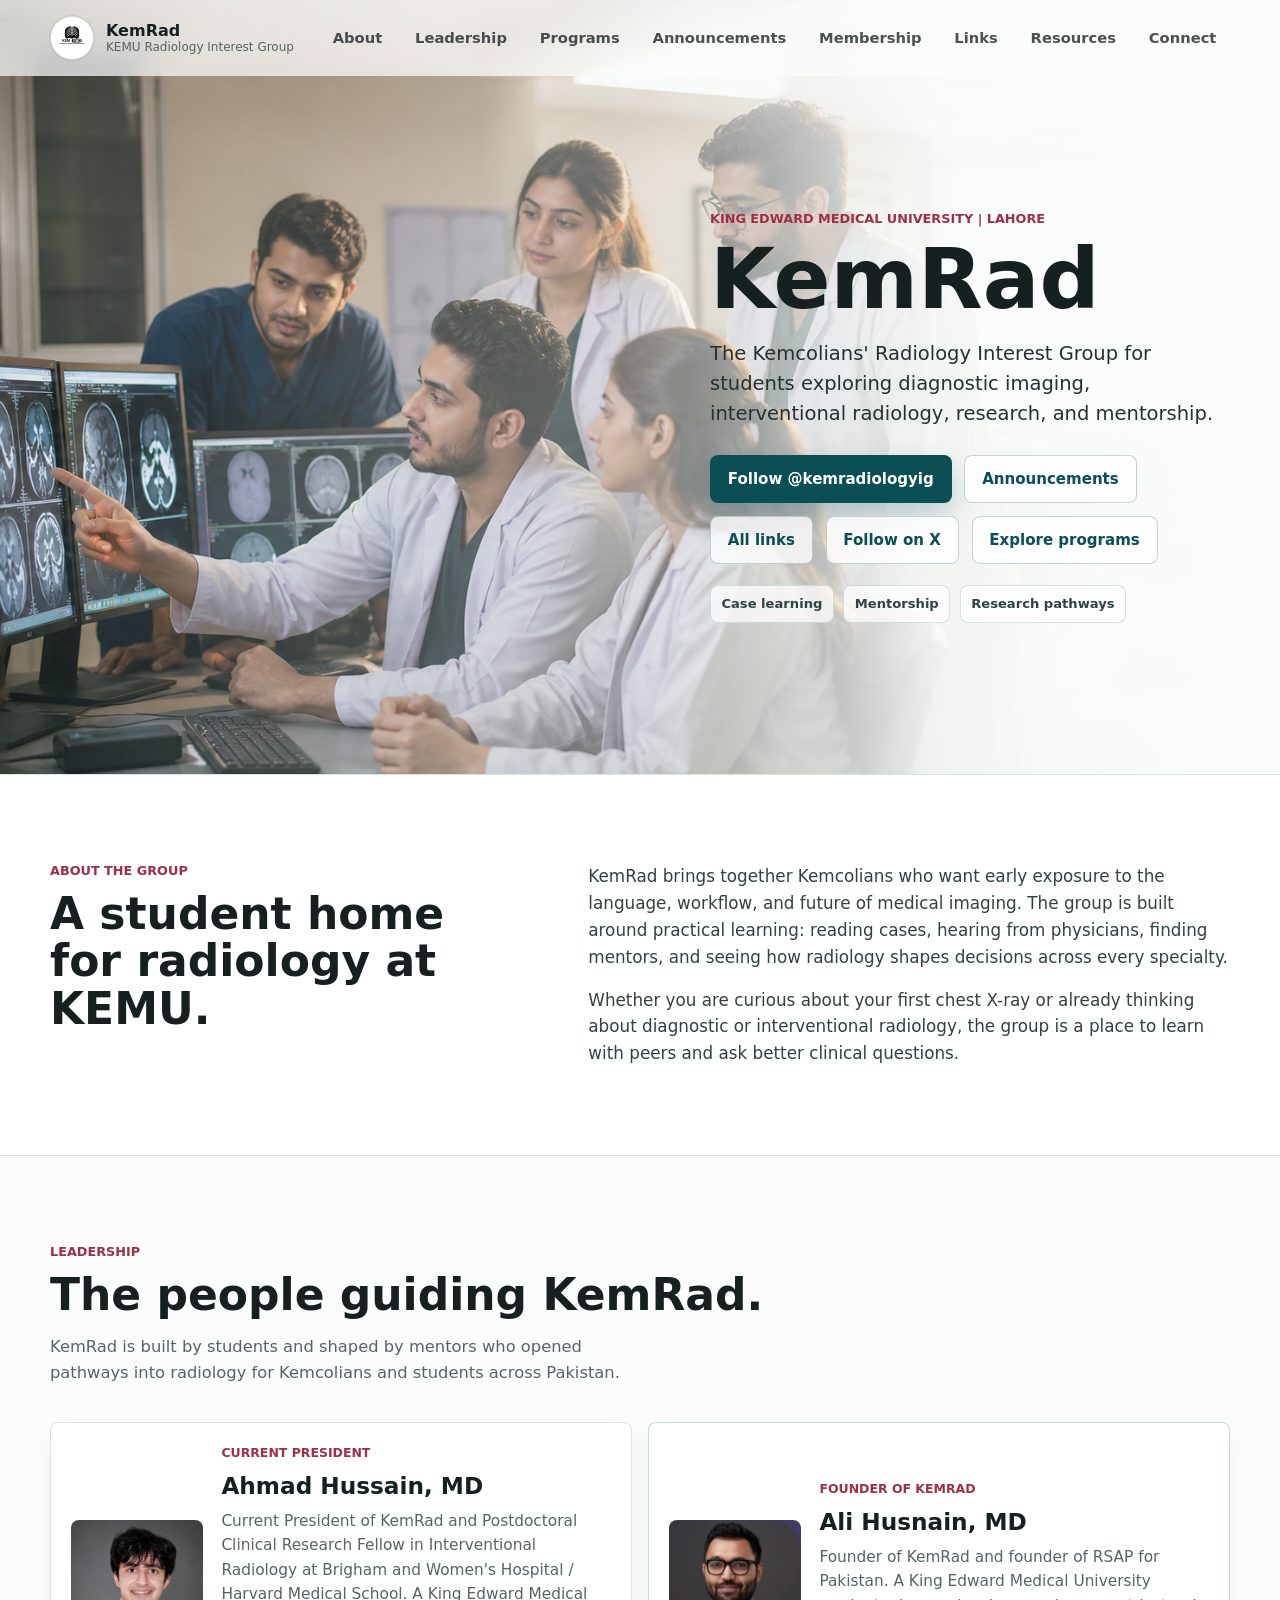
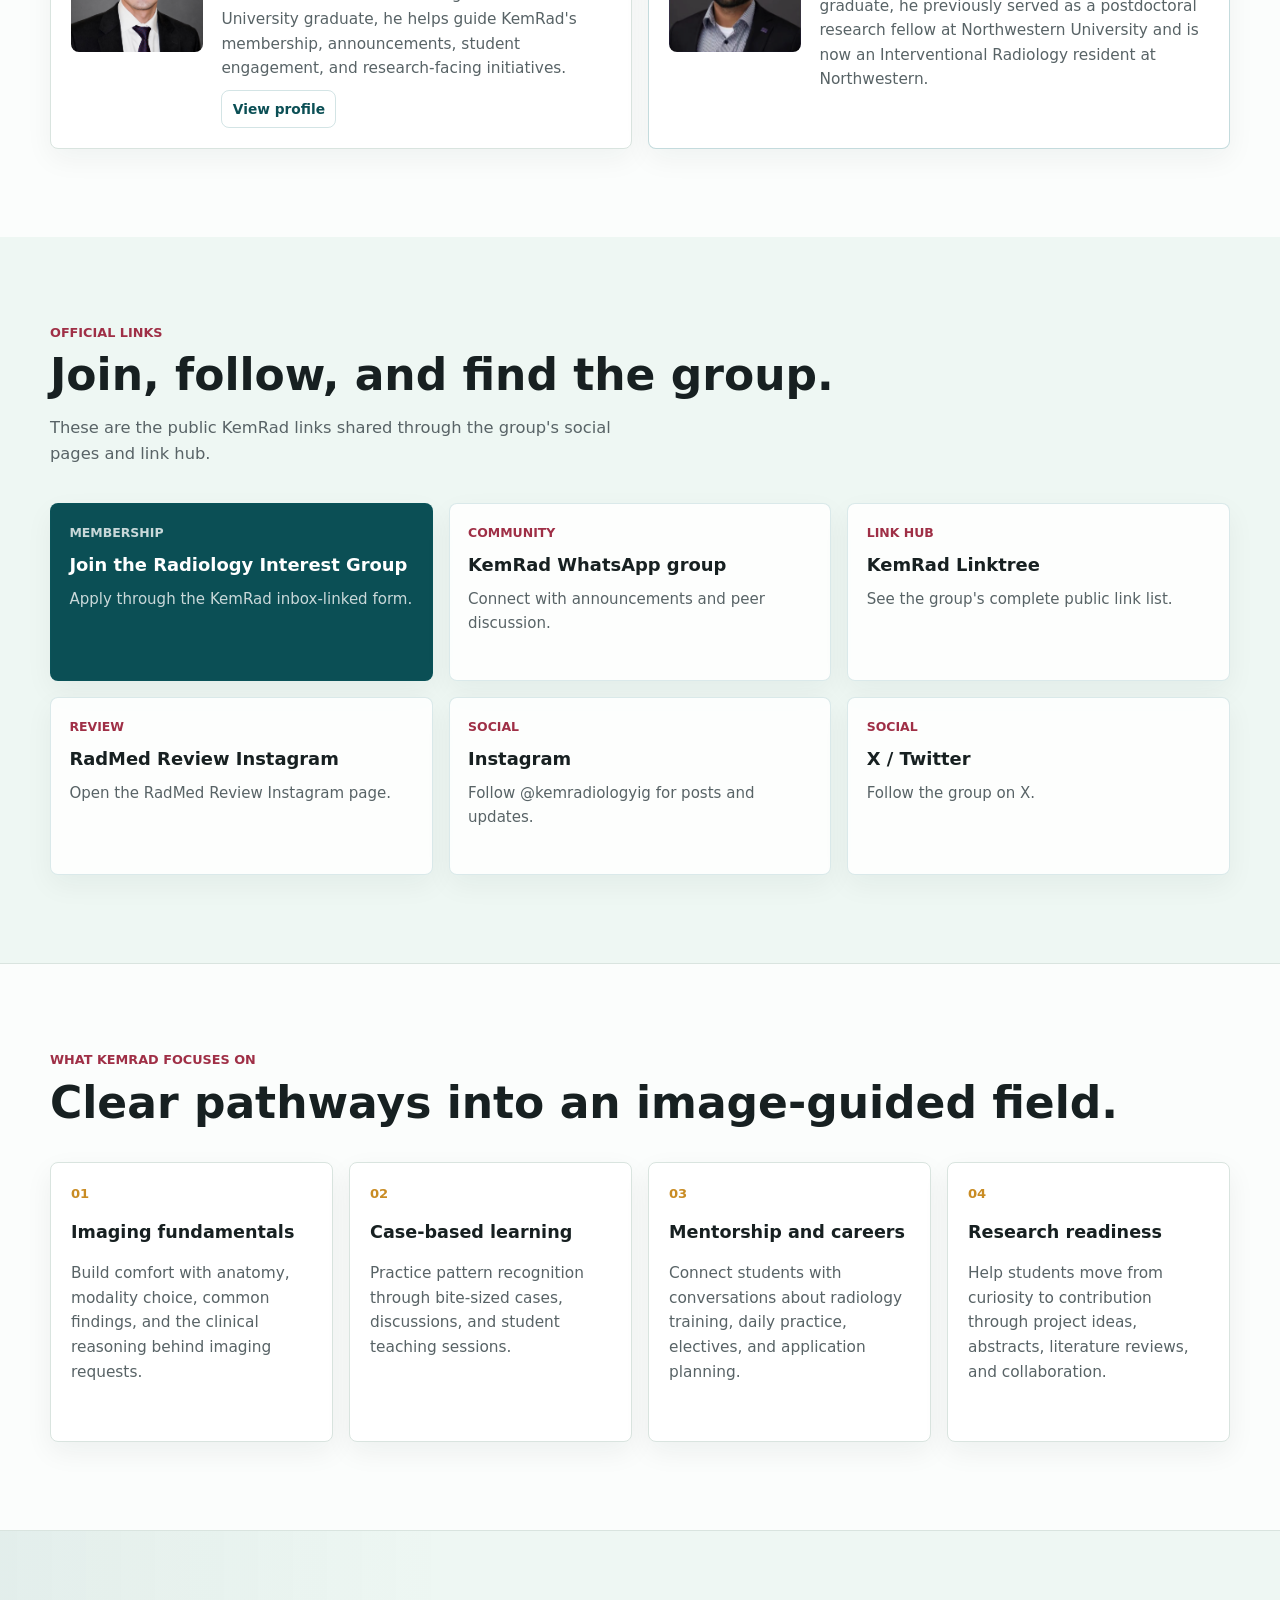
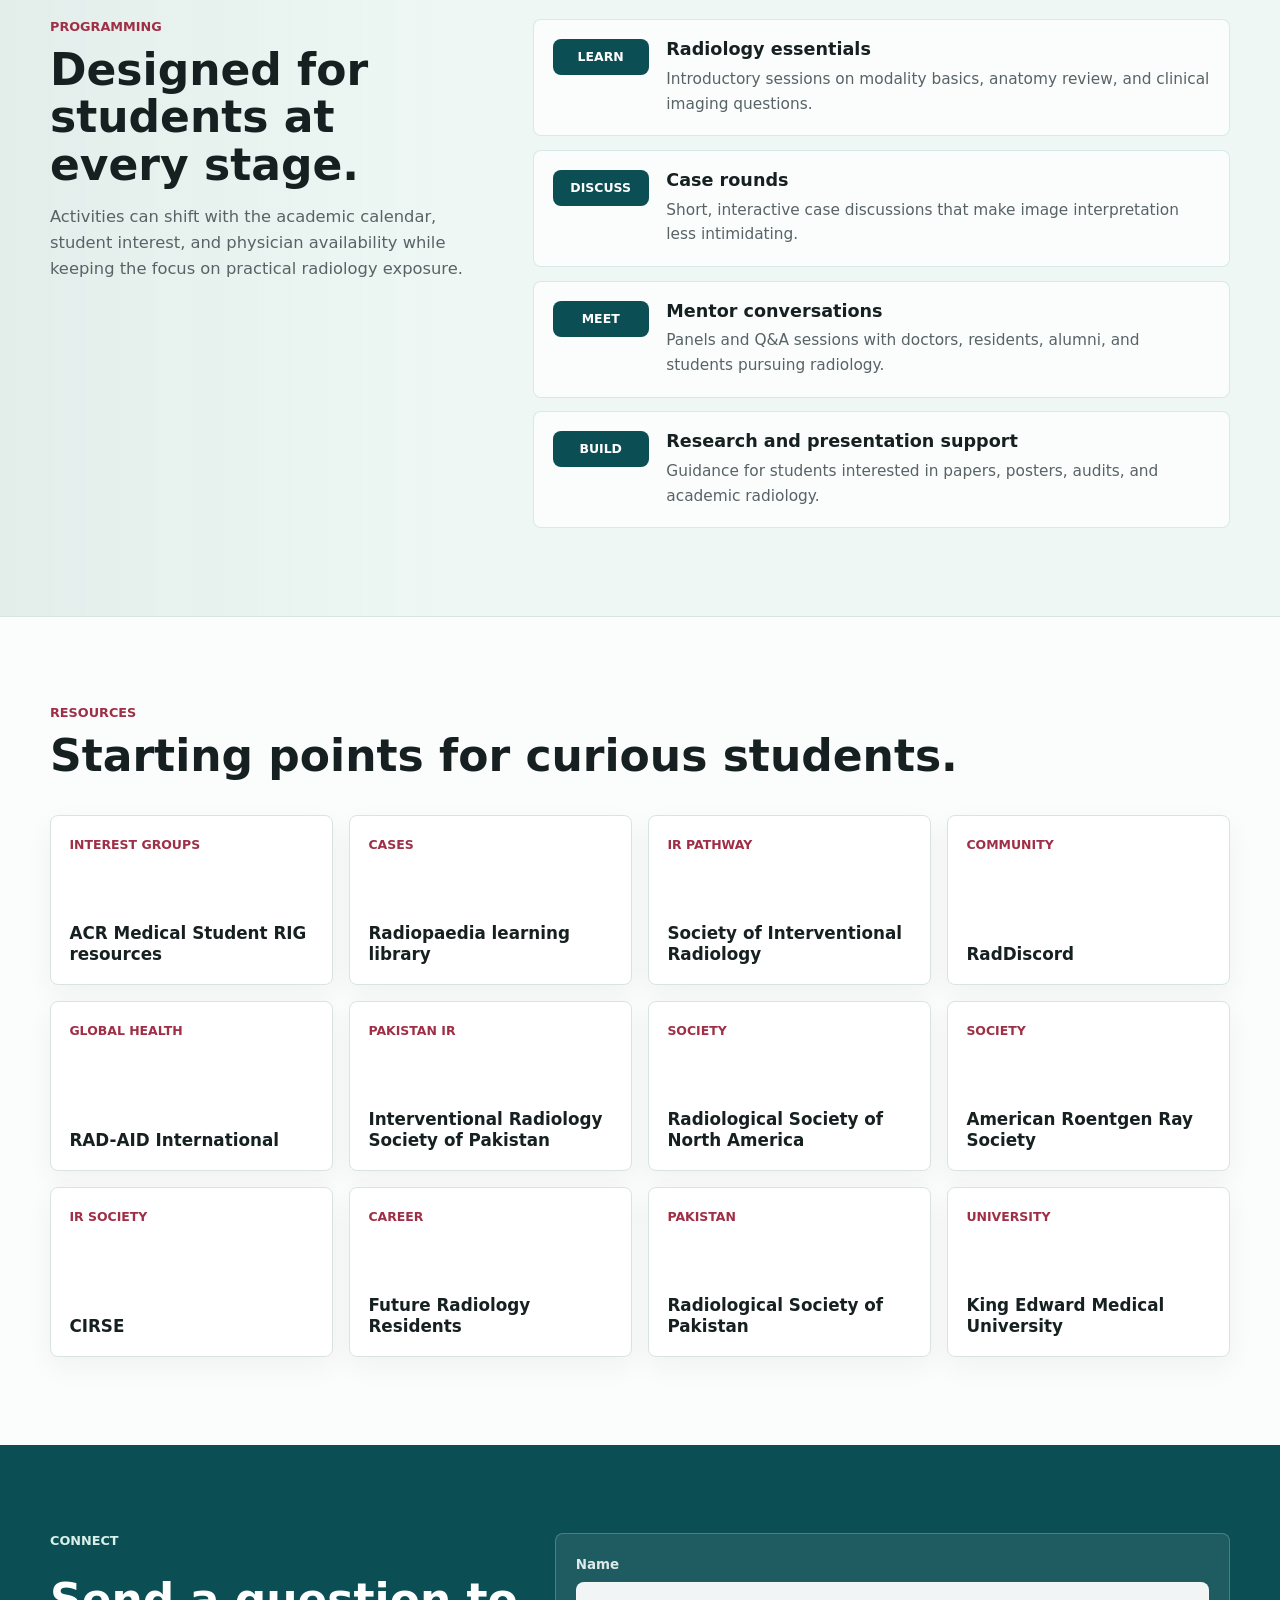
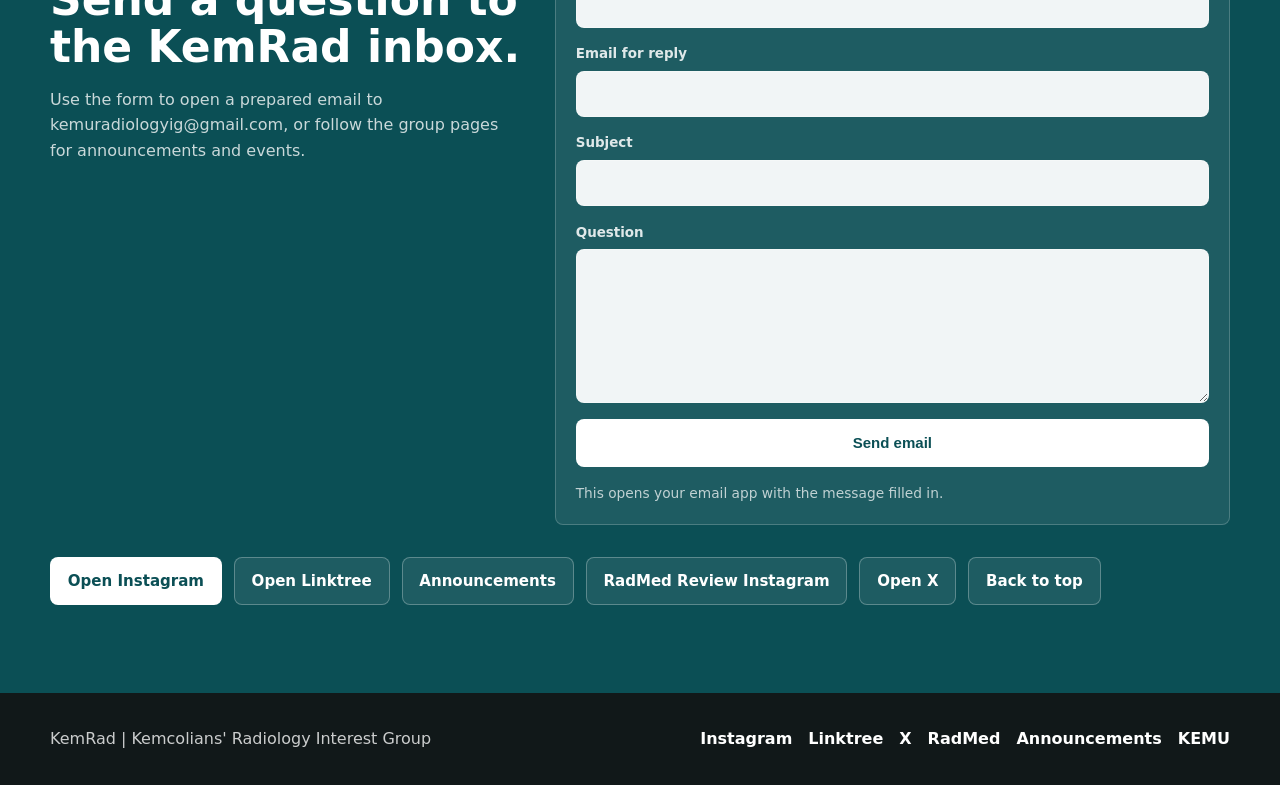
==== index.html @ b77eb10f "Add files via upload" ====
<!doctype html>
<html lang="en">
  <head>
    <meta charset="utf-8" />
    <meta name="viewport" content="width=device-width, initial-scale=1" />
    <title>KemRad | KEMU Radiology Interest Group</title>
    <meta
      name="description"
      content="KemRad is the Kemcolians' Radiology Interest Group at King Edward Medical University, Lahore, connecting students with radiology learning, mentorship, research, and career exposure."
    />
    <meta name="theme-color" content="#0b4f55" />
    <meta property="og:title" content="KemRad | KEMU Radiology Interest Group" />
    <meta
      property="og:description"
      content="A student-led radiology interest group for Kemcolians exploring diagnostic and interventional radiology."
    />
    <meta property="og:type" content="website" />
    <meta property="og:image" content="assets/hero-radiology-learning.png" />
    <link rel="icon" href="assets/kemrad-logo.svg" type="image/svg+xml" />
    <link rel="stylesheet" href="styles.css?v=20260603" />
  </head>
  <body>
    <a class="skip-link" href="#main">Skip to content</a>

    <header class="site-header" data-header>
      <nav class="nav" aria-label="Primary navigation">
        <a class="brand" href="#top" aria-label="KemRad home">
          <img class="brand-mark" src="assets/kemrad-logo.svg" alt="" width="44" height="44" />
          <span class="brand-copy">
            <strong>KemRad</strong>
            <span>KEMU Radiology Interest Group</span>
          </span>
        </a>

        <button class="nav-toggle" type="button" aria-expanded="false" aria-controls="site-menu">
          <span class="nav-toggle-line"></span>
          <span class="nav-toggle-line"></span>
          <span class="nav-toggle-line"></span>
          <span class="sr-only">Open navigation</span>
        </button>

        <div class="nav-menu" id="site-menu" data-menu>
          <a href="#about">About</a>
          <a href="#leadership">Leadership</a>
          <a href="#programs">Programs</a>
          <a href="announcements.html">Announcements</a>
          <a href="membership.html">Membership</a>
          <a href="#links">Links</a>
          <a href="#resources">Resources</a>
          <a href="#connect">Connect</a>
        </div>
      </nav>
    </header>

    <main id="main">
      <section class="hero" id="top" aria-labelledby="hero-title">
        <div class="hero-media" aria-hidden="true">
          <img
            src="assets/hero-radiology-learning.png"
            alt=""
            width="1754"
            height="896"
            loading="eager"
          />
        </div>
        <div class="hero-overlay"></div>
        <div class="hero-inner">
          <p class="eyebrow">King Edward Medical University | Lahore</p>
          <h1 id="hero-title">KemRad</h1>
          <p class="hero-subtitle">
            The Kemcolians' Radiology Interest Group for students exploring diagnostic imaging,
            interventional radiology, research, and mentorship.
          </p>
          <div class="hero-actions" aria-label="Primary actions">
            <a class="button button-primary" href="https://www.instagram.com/kemradiologyig/" target="_blank" rel="noreferrer">
              Follow @kemradiologyig
            </a>
            <a class="button button-secondary" href="announcements.html">
              Announcements
            </a>
            <a class="button button-secondary" href="https://linktr.ee/kemradiologyig" target="_blank" rel="noreferrer">
              All links
            </a>
            <a class="button button-secondary" href="https://x.com/kemradiologyig" target="_blank" rel="noreferrer">
              Follow on X
            </a>
            <a class="button button-secondary" href="#programs">Explore programs</a>
          </div>
          <div class="hero-points" aria-label="Group focus areas">
            <span>Case learning</span>
            <span>Mentorship</span>
            <span>Research pathways</span>
          </div>
        </div>
      </section>

      <section class="intro-band" id="about" aria-labelledby="about-title">
        <div class="section-grid">
          <div>
            <p class="section-kicker">About the group</p>
            <h2 id="about-title">A student home for radiology at KEMU.</h2>
          </div>
          <div class="section-copy">
            <p>
              KemRad brings together Kemcolians who want early exposure to the language,
              workflow, and future of medical imaging. The group is built around practical
              learning: reading cases, hearing from physicians, finding mentors, and seeing
              how radiology shapes decisions across every specialty.
            </p>
            <p>
              Whether you are curious about your first chest X-ray or already thinking about
              diagnostic or interventional radiology, the group is a place to learn with peers
              and ask better clinical questions.
            </p>
          </div>
        </div>
      </section>

      <section class="leadership-section" id="leadership" aria-labelledby="leadership-title">
        <div class="section-heading">
          <p class="section-kicker">Leadership</p>
          <h2 id="leadership-title">The people guiding KemRad.</h2>
          <p>
            KemRad is built by students and shaped by mentors who opened pathways into radiology
            for Kemcolians and students across Pakistan.
          </p>
        </div>

        <div class="leadership-grid">
          <article class="leader-card current-president-card">
            <img
              class="leader-photo"
              src="assets/ahmad-hussain-president.jpg"
              alt="Ahmad Hussain, MD"
              width="1254"
              height="1254"
              loading="lazy"
            />
            <div class="leader-copy">
              <span class="leader-role">Current President</span>
              <h3>Ahmad Hussain, MD</h3>
              <p>
                Current President of KemRad and Postdoctoral Clinical Research Fellow in
                Interventional Radiology at Brigham and Women's Hospital / Harvard Medical
                School. A King Edward Medical University graduate, he helps guide KemRad's
                membership, announcements, student engagement, and research-facing initiatives.
              </p>
              <a class="leader-link" href="https://ahmadhussainir.github.io/" target="_blank" rel="noreferrer">
                View profile
              </a>
            </div>
          </article>

          <article class="leader-card founder-card">
            <img
              class="leader-photo"
              src="assets/ali-husnain-founder.png"
              alt="Ali Husnain, MD"
              width="292"
              height="292"
              loading="lazy"
            />
            <div class="leader-copy">
              <span class="leader-role">Founder of KemRad</span>
              <h3>Ali Husnain, MD</h3>
              <p>
                Founder of KemRad and founder of RSAP for Pakistan. A King Edward Medical
                University graduate, he previously served as a postdoctoral research fellow at
                Northwestern University and is now an Interventional Radiology resident at
                Northwestern.
              </p>
            </div>
          </article>
        </div>
      </section>

      <section class="links-section" id="links" aria-labelledby="links-title">
        <div class="section-heading">
          <p class="section-kicker">Official links</p>
          <h2 id="links-title">Join, follow, and find the group.</h2>
          <p>
            These are the public KemRad links shared through the group's social pages and link hub.
          </p>
        </div>

        <div class="link-grid">
          <a class="link-card primary-link" href="membership.html">
            <span>Membership</span>
            <strong>Join the Radiology Interest Group</strong>
            <p>Apply through the KemRad inbox-linked form.</p>
          </a>
          <a class="link-card" href="https://chat.whatsapp.com/GLEnJUMTYSm7W93cr5X9ew" target="_blank" rel="noreferrer">
            <span>Community</span>
            <strong>KemRad WhatsApp group</strong>
            <p>Connect with announcements and peer discussion.</p>
          </a>
          <a class="link-card" href="https://linktr.ee/kemradiologyig" target="_blank" rel="noreferrer">
            <span>Link hub</span>
            <strong>KemRad Linktree</strong>
            <p>See the group's complete public link list.</p>
          </a>
          <a class="link-card" href="https://www.instagram.com/radmed.review/" target="_blank" rel="noreferrer">
            <span>Review</span>
            <strong>RadMed Review Instagram</strong>
            <p>Open the RadMed Review Instagram page.</p>
          </a>
          <a class="link-card" href="https://www.instagram.com/kemradiologyig/" target="_blank" rel="noreferrer">
            <span>Social</span>
            <strong>Instagram</strong>
            <p>Follow @kemradiologyig for posts and updates.</p>
          </a>
          <a class="link-card" href="https://x.com/kemradiologyig" target="_blank" rel="noreferrer">
            <span>Social</span>
            <strong>X / Twitter</strong>
            <p>Follow the group on X.</p>
          </a>
        </div>
      </section>

      <section class="focus-section" aria-labelledby="focus-title">
        <div class="section-heading">
          <p class="section-kicker">What KemRad focuses on</p>
          <h2 id="focus-title">Clear pathways into an image-guided field.</h2>
        </div>

        <div class="focus-grid">
          <article class="focus-card">
            <span class="card-number">01</span>
            <h3>Imaging fundamentals</h3>
            <p>
              Build comfort with anatomy, modality choice, common findings, and the clinical
              reasoning behind imaging requests.
            </p>
          </article>
          <article class="focus-card">
            <span class="card-number">02</span>
            <h3>Case-based learning</h3>
            <p>
              Practice pattern recognition through bite-sized cases, discussions, and student
              teaching sessions.
            </p>
          </article>
          <article class="focus-card">
            <span class="card-number">03</span>
            <h3>Mentorship and careers</h3>
            <p>
              Connect students with conversations about radiology training, daily practice,
              electives, and application planning.
            </p>
          </article>
          <article class="focus-card">
            <span class="card-number">04</span>
            <h3>Research readiness</h3>
            <p>
              Help students move from curiosity to contribution through project ideas,
              abstracts, literature reviews, and collaboration.
            </p>
          </article>
        </div>
      </section>

      <section class="programs-section" id="programs" aria-labelledby="programs-title">
        <div class="programs-layout">
          <div class="section-heading sticky-heading">
            <p class="section-kicker">Programming</p>
            <h2 id="programs-title">Designed for students at every stage.</h2>
            <p>
              Activities can shift with the academic calendar, student interest, and physician
              availability while keeping the focus on practical radiology exposure.
            </p>
          </div>

          <div class="program-list">
            <article class="program-row">
              <div class="program-label">Learn</div>
              <div>
                <h3>Radiology essentials</h3>
                <p>Introductory sessions on modality basics, anatomy review, and clinical imaging questions.</p>
              </div>
            </article>
            <article class="program-row">
              <div class="program-label">Discuss</div>
              <div>
                <h3>Case rounds</h3>
                <p>Short, interactive case discussions that make image interpretation less intimidating.</p>
              </div>
            </article>
            <article class="program-row">
              <div class="program-label">Meet</div>
              <div>
                <h3>Mentor conversations</h3>
                <p>Panels and Q&amp;A sessions with doctors, residents, alumni, and students pursuing radiology.</p>
              </div>
            </article>
            <article class="program-row">
              <div class="program-label">Build</div>
              <div>
                <h3>Research and presentation support</h3>
                <p>Guidance for students interested in papers, posters, audits, and academic radiology.</p>
              </div>
            </article>
          </div>
        </div>
      </section>

      <section class="resources-section" id="resources" aria-labelledby="resources-title">
        <div class="section-heading">
          <p class="section-kicker">Resources</p>
          <h2 id="resources-title">Starting points for curious students.</h2>
        </div>

        <div class="resource-grid">
          <a class="resource-card" href="https://www.acr.org/Membership/Member-Sections/medical-students/for-students/radiology-interest-groups" target="_blank" rel="noreferrer">
            <span>Interest groups</span>
            <strong>ACR Medical Student RIG resources</strong>
          </a>
          <a class="resource-card" href="https://radiopaedia.org/" target="_blank" rel="noreferrer">
            <span>Cases</span>
            <strong>Radiopaedia learning library</strong>
          </a>
          <a class="resource-card" href="https://www.sirweb.org/in-training/ir-interest-groups/" target="_blank" rel="noreferrer">
            <span>IR pathway</span>
            <strong>Society of Interventional Radiology</strong>
          </a>
          <a class="resource-card" href="https://www.raddiscord.org/" target="_blank" rel="noreferrer">
            <span>Community</span>
            <strong>RadDiscord</strong>
          </a>
          <a class="resource-card" href="https://rad-aid.org/" target="_blank" rel="noreferrer">
            <span>Global health</span>
            <strong>RAD-AID International</strong>
          </a>
          <a class="resource-card" href="https://irsp.com.pk/" target="_blank" rel="noreferrer">
            <span>Pakistan IR</span>
            <strong>Interventional Radiology Society of Pakistan</strong>
          </a>
          <a class="resource-card" href="https://www.rsna.org/" target="_blank" rel="noreferrer">
            <span>Society</span>
            <strong>Radiological Society of North America</strong>
          </a>
          <a class="resource-card" href="https://www.arrs.org/" target="_blank" rel="noreferrer">
            <span>Society</span>
            <strong>American Roentgen Ray Society</strong>
          </a>
          <a class="resource-card" href="https://cirse.org/" target="_blank" rel="noreferrer">
            <span>IR society</span>
            <strong>CIRSE</strong>
          </a>
          <a class="resource-card" href="https://twitter.com/futureradres" target="_blank" rel="noreferrer">
            <span>Career</span>
            <strong>Future Radiology Residents</strong>
          </a>
          <a class="resource-card" href="https://www.radiologypakistan.org.pk/" target="_blank" rel="noreferrer">
            <span>Pakistan</span>
            <strong>Radiological Society of Pakistan</strong>
          </a>
          <a class="resource-card" href="https://kemu.edu.pk/" target="_blank" rel="noreferrer">
            <span>University</span>
            <strong>King Edward Medical University</strong>
          </a>
        </div>
      </section>

      <section class="connect-section" id="connect" aria-labelledby="connect-title">
        <div class="connect-inner contact-layout">
          <div class="connect-copy">
            <p class="section-kicker">Connect</p>
            <h2 id="connect-title">Send a question to the KemRad inbox.</h2>
            <p>
              Use the form to open a prepared email to kemuradiologyig@gmail.com, or follow the
              group pages for announcements and events.
            </p>
          </div>
          <form class="contact-form" action="mailto:kemuradiologyig@gmail.com" method="post" enctype="text/plain" data-contact-form>
            <div class="form-field">
              <label for="contact-name">Name</label>
              <input id="contact-name" name="name" type="text" autocomplete="name" required />
            </div>
            <div class="form-field">
              <label for="contact-email">Email for reply</label>
              <input id="contact-email" name="email" type="email" autocomplete="email" required />
            </div>
            <div class="form-field">
              <label for="contact-subject">Subject</label>
              <input id="contact-subject" name="subject" type="text" required />
            </div>
            <div class="form-field">
              <label for="contact-question">Question</label>
              <textarea id="contact-question" name="question" rows="5" required></textarea>
            </div>
            <button class="button button-primary" type="submit">Send email</button>
            <p class="form-note">
              This opens your email app with the message filled in.
            </p>
          </form>
          <div class="connect-actions social-actions">
            <a class="button button-primary" href="https://www.instagram.com/kemradiologyig/" target="_blank" rel="noreferrer">
              Open Instagram
            </a>
            <a class="button button-secondary" href="https://linktr.ee/kemradiologyig" target="_blank" rel="noreferrer">
              Open Linktree
            </a>
            <a class="button button-secondary" href="announcements.html">
              Announcements
            </a>
            <a class="button button-secondary" href="https://www.instagram.com/radmed.review/" target="_blank" rel="noreferrer">
              RadMed Review Instagram
            </a>
            <a class="button button-secondary" href="https://x.com/kemradiologyig" target="_blank" rel="noreferrer">
              Open X
            </a>
            <a class="button button-secondary" href="#top">Back to top</a>
          </div>
        </div>
      </section>
    </main>

    <footer class="site-footer">
      <div class="footer-inner">
        <p>KemRad | Kemcolians' Radiology Interest Group</p>
        <div class="footer-links" aria-label="Footer links">
          <a href="https://www.instagram.com/kemradiologyig/" target="_blank" rel="noreferrer">Instagram</a>
          <a href="https://linktr.ee/kemradiologyig" target="_blank" rel="noreferrer">Linktree</a>
          <a href="https://x.com/kemradiologyig" target="_blank" rel="noreferrer">X</a>
          <a href="https://www.instagram.com/radmed.review/" target="_blank" rel="noreferrer">RadMed</a>
          <a href="announcements.html">Announcements</a>
          <a href="https://kemu.edu.pk/" target="_blank" rel="noreferrer">KEMU</a>
        </div>
      </div>
    </footer>

    <script src="script.js?v=20260603"></script>
  </body>
</html>
---- styles.css ----
:root {
  color-scheme: light;
  --ink: #172021;
  --muted: #586366;
  --paper: #fbfdfc;
  --soft: #eef7f3;
  --line: #d9e4df;
  --teal: #0b6b72;
  --teal-dark: #0b4f55;
  --mint: #d9f0e8;
  --crimson: #9f2f46;
  --gold: #c98c24;
  --white: #ffffff;
  --shadow: 0 22px 70px rgba(16, 35, 35, 0.16);
  --max-width: 1180px;
  --header-height: 76px;
}

*,
*::before,
*::after {
  box-sizing: border-box;
}

html {
  scroll-behavior: smooth;
}

body {
  margin: 0;
  background: var(--paper);
  color: var(--ink);
  font-family:
    Inter,
    ui-sans-serif,
    system-ui,
    -apple-system,
    BlinkMacSystemFont,
    "Segoe UI",
    sans-serif;
  line-height: 1.6;
  text-rendering: optimizeLegibility;
}

img {
  display: block;
  max-width: 100%;
}

section[id] {
  scroll-margin-top: calc(var(--header-height) + 20px);
}

a {
  color: inherit;
  text-decoration: none;
}

p,
h1,
h2,
h3 {
  margin: 0;
}

.skip-link {
  position: fixed;
  top: 1rem;
  left: 1rem;
  z-index: 20;
  padding: 0.75rem 1rem;
  border-radius: 8px;
  background: var(--ink);
  color: var(--white);
  transform: translateY(-140%);
  transition: transform 160ms ease;
}

.skip-link:focus {
  transform: translateY(0);
}

.sr-only {
  position: absolute;
  width: 1px;
  height: 1px;
  padding: 0;
  margin: -1px;
  overflow: hidden;
  clip: rect(0, 0, 0, 0);
  white-space: nowrap;
  border: 0;
}

.site-header {
  position: fixed;
  inset: 0 0 auto;
  z-index: 10;
  height: var(--header-height);
  background: rgba(251, 253, 252, 0.72);
  backdrop-filter: blur(12px);
  transition:
    background-color 180ms ease,
    box-shadow 180ms ease,
    border-color 180ms ease;
}

.site-header.is-scrolled,
.site-header.is-open {
  background: rgba(251, 253, 252, 0.94);
  border-bottom: 1px solid rgba(217, 228, 223, 0.9);
  box-shadow: 0 14px 36px rgba(16, 35, 35, 0.08);
  backdrop-filter: blur(16px);
}

.nav {
  width: min(var(--max-width), calc(100% - 2rem));
  height: 100%;
  margin: 0 auto;
  display: flex;
  align-items: center;
  justify-content: space-between;
  gap: 1.25rem;
}

.brand {
  display: inline-flex;
  align-items: center;
  gap: 0.75rem;
  min-width: 0;
}

.brand-mark {
  width: 44px;
  height: 44px;
  flex: 0 0 auto;
  border-radius: 50%;
  box-shadow: 0 0 0 1px rgba(17, 24, 25, 0.08);
  object-fit: cover;
}

.brand-copy {
  display: grid;
  min-width: 0;
}

.brand-copy strong {
  font-size: 1rem;
  line-height: 1.15;
}

.brand-copy span {
  color: var(--muted);
  font-size: 0.75rem;
  line-height: 1.2;
  white-space: nowrap;
}

.nav-menu {
  display: flex;
  align-items: center;
  gap: 0.35rem;
}

.nav-menu a {
  padding: 0.65rem 0.85rem;
  border-radius: 8px;
  color: rgba(23, 32, 33, 0.78);
  font-size: 0.92rem;
  font-weight: 700;
  transition:
    background-color 160ms ease,
    color 160ms ease;
}

.nav-menu a:hover,
.nav-menu a:focus-visible,
.nav-menu a[aria-current="page"] {
  background: rgba(11, 107, 114, 0.1);
  color: var(--teal-dark);
  outline: none;
}

.nav-toggle {
  display: none;
  width: 44px;
  height: 44px;
  padding: 0;
  border: 1px solid var(--line);
  border-radius: 8px;
  background: var(--white);
  color: var(--ink);
  cursor: pointer;
}

.nav-toggle-line {
  display: block;
  width: 18px;
  height: 2px;
  margin: 4px auto;
  background: currentColor;
  border-radius: 2px;
}

.hero {
  position: relative;
  min-height: 86vh;
  display: grid;
  align-items: center;
  overflow: hidden;
  background: #f3f7f5;
}

.hero-media,
.hero-overlay {
  position: absolute;
  inset: 0;
}

.hero-media img {
  width: 100%;
  height: 100%;
  object-fit: cover;
  object-position: center left;
}

.hero-overlay {
  background:
    linear-gradient(90deg, rgba(251, 253, 252, 0.06) 0%, rgba(251, 253, 252, 0.38) 48%, rgba(251, 253, 252, 0.92) 73%, rgba(251, 253, 252, 0.98) 100%),
    linear-gradient(0deg, rgba(11, 79, 85, 0.12), rgba(11, 79, 85, 0.02));
}

.hero-inner {
  position: relative;
  z-index: 1;
  width: min(var(--max-width), calc(100% - 2rem));
  margin: 0 auto;
  padding: calc(var(--header-height) + 2rem) 0 3rem;
  display: grid;
  justify-items: start;
}

.hero-inner > * {
  width: min(520px, 100%);
  margin-left: auto;
}

.eyebrow,
.section-kicker {
  color: var(--crimson);
  font-size: 0.8rem;
  font-weight: 800;
  line-height: 1.2;
  text-transform: uppercase;
}

.hero h1 {
  margin-top: 0.8rem;
  font-size: 5.25rem;
  line-height: 0.94;
  font-weight: 850;
}

.hero-subtitle {
  margin-top: 1.25rem;
  color: #263132;
  font-size: 1.22rem;
  line-height: 1.55;
}

.hero-actions {
  margin-top: 1.6rem;
  display: flex;
  flex-wrap: wrap;
  gap: 0.8rem;
}

.button {
  min-height: 48px;
  display: inline-flex;
  align-items: center;
  justify-content: center;
  gap: 0.5rem;
  padding: 0.8rem 1.05rem;
  border: 1px solid transparent;
  border-radius: 8px;
  font-size: 0.94rem;
  font-weight: 800;
  line-height: 1.2;
  transition:
    transform 160ms ease,
    box-shadow 160ms ease,
    background-color 160ms ease;
}

.button:hover,
.button:focus-visible {
  transform: translateY(-1px);
  outline: none;
}

.button-primary {
  background: var(--teal-dark);
  color: var(--white);
  box-shadow: 0 12px 28px rgba(11, 79, 85, 0.24);
}

.button-primary:hover,
.button-primary:focus-visible {
  background: var(--teal);
}

.button-secondary {
  border-color: rgba(11, 79, 85, 0.24);
  background: rgba(255, 255, 255, 0.78);
  color: var(--teal-dark);
}

.hero-points {
  margin-top: 1.35rem;
  display: flex;
  flex-wrap: wrap;
  gap: 0.6rem;
}

.hero-points span {
  padding: 0.45rem 0.65rem;
  border: 1px solid rgba(11, 107, 114, 0.18);
  border-radius: 8px;
  background: rgba(255, 255, 255, 0.72);
  color: #314245;
  font-size: 0.82rem;
  font-weight: 750;
}

.intro-band,
.leadership-section,
.links-section,
.focus-section,
.programs-section,
.resources-section,
.connect-section,
.announcements-section,
.membership-section {
  padding: 5.5rem 0;
}

.intro-band {
  background: var(--white);
  border-top: 1px solid var(--line);
  border-bottom: 1px solid var(--line);
}

.section-grid,
.programs-layout,
.announcements-layout,
.membership-layout,
.connect-inner,
.footer-inner,
.section-heading,
.leadership-grid,
.link-grid,
.focus-grid,
.resource-grid {
  width: min(var(--max-width), calc(100% - 2rem));
  margin: 0 auto;
}

.section-grid {
  display: grid;
  grid-template-columns: minmax(0, 0.85fr) minmax(0, 1.15fr);
  gap: 4rem;
  align-items: start;
}

h2 {
  margin-top: 0.7rem;
  font-size: 2.75rem;
  line-height: 1.08;
  font-weight: 820;
}

.section-copy {
  display: grid;
  gap: 1rem;
  color: #344143;
  font-size: 1.05rem;
}

.leadership-section {
  background: var(--paper);
}

.leadership-grid {
  display: grid;
  grid-template-columns: repeat(2, minmax(0, 1fr));
  gap: 1rem;
}

.leader-card {
  display: grid;
  grid-template-columns: 132px minmax(0, 1fr);
  gap: 1.15rem;
  align-items: center;
  min-height: 250px;
  padding: 1.25rem;
  border: 1px solid var(--line);
  border-radius: 8px;
  background: var(--white);
  box-shadow: 0 10px 28px rgba(16, 35, 35, 0.05);
}

.founder-card {
  border-color: rgba(11, 107, 114, 0.24);
}

.leader-photo,
.leader-avatar {
  width: 132px;
  height: 132px;
  border-radius: 8px;
  object-fit: cover;
  background: var(--soft);
}

.leader-avatar {
  display: grid;
  place-items: center;
  border: 1px solid var(--line);
}

.leader-avatar img {
  width: 92px;
  height: 92px;
  border-radius: 50%;
}

.leader-copy {
  display: grid;
  gap: 0.55rem;
}

.leader-role {
  color: var(--crimson);
  font-size: 0.78rem;
  font-weight: 850;
  text-transform: uppercase;
}

.leader-copy h3 {
  font-size: 1.45rem;
  line-height: 1.2;
}

.leader-copy p {
  color: var(--muted);
  font-size: 0.96rem;
}

.leader-link {
  width: max-content;
  padding: 0.45rem 0.65rem;
  border: 1px solid rgba(11, 107, 114, 0.18);
  border-radius: 8px;
  color: var(--teal-dark);
  font-size: 0.86rem;
  font-weight: 800;
}

.leader-link:hover,
.leader-link:focus-visible {
  border-color: rgba(11, 107, 114, 0.4);
  outline: none;
}

.page-hero {
  padding: calc(var(--header-height) + 5rem) 0 5rem;
  background:
    linear-gradient(90deg, rgba(11, 79, 85, 0.08), transparent 45%),
    var(--soft);
  border-bottom: 1px solid var(--line);
}

.page-hero-inner {
  width: min(var(--max-width), calc(100% - 2rem));
  margin: 0 auto;
}

.page-hero h1 {
  width: min(760px, 100%);
  margin-top: 0.85rem;
  font-size: 4.5rem;
  line-height: 0.98;
}

.page-hero p:not(.eyebrow) {
  width: min(680px, 100%);
  margin-top: 1.2rem;
  color: #334244;
  font-size: 1.16rem;
}

.links-section {
  background: var(--soft);
  border-bottom: 1px solid var(--line);
}

.link-grid {
  display: grid;
  grid-template-columns: repeat(3, minmax(0, 1fr));
  gap: 1rem;
}

.link-card {
  min-height: 178px;
  display: grid;
  align-content: start;
  gap: 0.7rem;
  padding: 1.15rem;
  border: 1px solid rgba(11, 107, 114, 0.14);
  border-radius: 8px;
  background: rgba(255, 255, 255, 0.84);
  box-shadow: 0 10px 28px rgba(16, 35, 35, 0.05);
  transition:
    border-color 160ms ease,
    transform 160ms ease,
    box-shadow 160ms ease;
}

.link-card:hover,
.link-card:focus-visible {
  border-color: rgba(11, 107, 114, 0.36);
  transform: translateY(-2px);
  box-shadow: var(--shadow);
  outline: none;
}

.link-card span {
  color: var(--crimson);
  font-size: 0.78rem;
  font-weight: 850;
  text-transform: uppercase;
}

.link-card strong {
  font-size: 1.12rem;
  line-height: 1.25;
}

.link-card p {
  color: var(--muted);
  font-size: 0.94rem;
}

.link-card.primary-link {
  background: var(--teal-dark);
  color: var(--white);
}

.link-card.primary-link span,
.link-card.primary-link p {
  color: rgba(255, 255, 255, 0.78);
}

.focus-section {
  background: var(--paper);
}

.section-heading {
  margin-bottom: 2.25rem;
}

.section-heading > p:not(.section-kicker) {
  width: min(610px, 100%);
  margin-top: 1rem;
  color: var(--muted);
  font-size: 1.02rem;
}

.focus-grid {
  display: grid;
  grid-template-columns: repeat(4, minmax(0, 1fr));
  gap: 1rem;
}

.focus-card {
  min-height: 280px;
  display: grid;
  align-content: start;
  gap: 1.1rem;
  padding: 1.25rem;
  border: 1px solid var(--line);
  border-radius: 8px;
  background: var(--white);
  box-shadow: 0 10px 28px rgba(16, 35, 35, 0.06);
}

.card-number {
  color: var(--gold);
  font-size: 0.82rem;
  font-weight: 850;
}

.focus-card h3,
.program-row h3 {
  font-size: 1.1rem;
  line-height: 1.25;
}

.focus-card p,
.program-row p {
  color: var(--muted);
  font-size: 0.96rem;
}

.programs-section {
  background:
    linear-gradient(90deg, rgba(11, 79, 85, 0.05), transparent 35%),
    var(--soft);
  border-top: 1px solid var(--line);
  border-bottom: 1px solid var(--line);
}

.programs-layout {
  display: grid;
  grid-template-columns: minmax(260px, 0.75fr) minmax(0, 1.25fr);
  gap: 4rem;
  align-items: start;
}

.sticky-heading {
  position: sticky;
  top: calc(var(--header-height) + 2rem);
  width: auto;
  margin: 0;
}

.program-list {
  display: grid;
  gap: 0.85rem;
}

.program-row {
  display: grid;
  grid-template-columns: 96px 1fr;
  gap: 1.1rem;
  align-items: start;
  padding: 1.2rem;
  border: 1px solid rgba(11, 107, 114, 0.14);
  border-radius: 8px;
  background: rgba(255, 255, 255, 0.78);
}

.program-label {
  min-height: 36px;
  display: inline-flex;
  align-items: center;
  justify-content: center;
  border-radius: 8px;
  background: var(--teal-dark);
  color: var(--white);
  font-size: 0.78rem;
  font-weight: 850;
  text-transform: uppercase;
}

.program-row p {
  margin-top: 0.35rem;
}

.announcements-section {
  background: var(--paper);
}

.announcements-layout,
.membership-layout {
  display: grid;
  grid-template-columns: minmax(260px, 0.75fr) minmax(0, 1.25fr);
  gap: 4rem;
  align-items: start;
}

.announcement-list {
  display: grid;
  gap: 1rem;
}

.announcement-card {
  display: grid;
  gap: 0.95rem;
  padding: 1.25rem;
  border: 1px solid var(--line);
  border-radius: 8px;
  background: var(--white);
  box-shadow: 0 10px 28px rgba(16, 35, 35, 0.05);
}

.featured-announcement {
  border-color: rgba(11, 107, 114, 0.28);
  background:
    linear-gradient(90deg, rgba(11, 107, 114, 0.08), transparent 58%),
    var(--white);
}

.announcement-meta {
  display: flex;
  flex-wrap: wrap;
  gap: 0.55rem;
  align-items: center;
  color: var(--muted);
  font-size: 0.8rem;
  font-weight: 800;
  text-transform: uppercase;
}

.announcement-meta span {
  color: var(--crimson);
}

.announcement-card h3 {
  font-size: 1.35rem;
  line-height: 1.22;
}

.announcement-card p {
  color: var(--muted);
}

.announcement-card .button {
  width: max-content;
}

.inline-links {
  display: flex;
  flex-wrap: wrap;
  gap: 0.65rem;
}

.inline-links a {
  padding: 0.45rem 0.65rem;
  border: 1px solid rgba(11, 107, 114, 0.18);
  border-radius: 8px;
  color: var(--teal-dark);
  font-size: 0.86rem;
  font-weight: 800;
}

.membership-section {
  background: var(--paper);
}

.application-form {
  display: grid;
  gap: 1rem;
  padding: 1.25rem;
  border: 1px solid var(--line);
  border-radius: 8px;
  background: var(--white);
  box-shadow: 0 10px 28px rgba(16, 35, 35, 0.05);
}

.light-field label,
.choice-field legend {
  color: var(--ink);
  font-size: 0.9rem;
  font-weight: 850;
}

.light-field input,
.light-field textarea,
.light-field select,
.choice-field > input[type="text"] {
  width: 100%;
  border: 1px solid var(--line);
  border-radius: 8px;
  background: var(--paper);
  color: var(--ink);
  font: inherit;
}

.light-field input,
.light-field select,
.choice-field > input[type="text"] {
  min-height: 46px;
  padding: 0 0.85rem;
}

.light-field textarea {
  min-height: 132px;
  padding: 0.75rem 0.85rem;
  resize: vertical;
}

.light-field input:focus,
.light-field textarea:focus,
.light-field select:focus,
.choice-field > input[type="text"]:focus {
  border-color: rgba(11, 107, 114, 0.5);
  outline: 2px solid rgba(11, 107, 114, 0.14);
  outline-offset: 1px;
}

.choice-field {
  display: grid;
  gap: 0.7rem;
  margin: 0;
  padding: 1rem;
  border: 1px solid var(--line);
  border-radius: 8px;
  background: var(--paper);
}

.choice-field legend {
  padding: 0 0.3rem;
}

.choice-field label {
  display: flex;
  gap: 0.55rem;
  align-items: flex-start;
  color: #334244;
  font-size: 0.96rem;
}

.choice-field input[type="radio"],
.choice-field input[type="checkbox"] {
  width: 18px;
  height: 18px;
  margin-top: 0.15rem;
  accent-color: var(--teal-dark);
  flex: 0 0 auto;
}

.field-error {
  display: none;
  color: var(--crimson);
  font-size: 0.86rem;
  font-weight: 800;
}

.choice-field.is-invalid {
  border-color: rgba(159, 47, 70, 0.55);
  outline: 2px solid rgba(159, 47, 70, 0.1);
}

.choice-field.is-invalid .field-error {
  display: block;
}

.application-form .button {
  width: max-content;
}

.resources-section {
  background: var(--paper);
}

.resource-grid {
  display: grid;
  grid-template-columns: repeat(4, minmax(0, 1fr));
  gap: 1rem;
}

.resource-card {
  min-height: 170px;
  display: grid;
  align-content: space-between;
  gap: 1rem;
  padding: 1.15rem;
  border: 1px solid var(--line);
  border-radius: 8px;
  background: var(--white);
  box-shadow: 0 10px 28px rgba(16, 35, 35, 0.05);
  transition:
    border-color 160ms ease,
    transform 160ms ease,
    box-shadow 160ms ease;
}

.resource-card:hover,
.resource-card:focus-visible {
  border-color: rgba(11, 107, 114, 0.35);
  transform: translateY(-2px);
  box-shadow: var(--shadow);
  outline: none;
}

.resource-card span {
  color: var(--crimson);
  font-size: 0.78rem;
  font-weight: 850;
  text-transform: uppercase;
}

.resource-card strong {
  font-size: 1.05rem;
  line-height: 1.28;
}

.connect-section {
  background: var(--teal-dark);
  color: var(--white);
}

.connect-inner {
  display: grid;
  grid-template-columns: minmax(0, 1fr) auto;
  gap: 2rem;
  align-items: center;
}

.contact-layout {
  grid-template-columns: minmax(250px, 0.7fr) minmax(320px, 1fr);
  align-items: start;
}

.connect-copy {
  display: grid;
  gap: 1rem;
}

.connect-section .section-kicker {
  color: var(--mint);
}

.connect-section h2 {
  width: min(760px, 100%);
}

.connect-copy p:not(.section-kicker) {
  width: min(560px, 100%);
  color: rgba(255, 255, 255, 0.78);
}

.contact-form {
  display: grid;
  gap: 0.95rem;
  padding: 1.25rem;
  border: 1px solid rgba(255, 255, 255, 0.2);
  border-radius: 8px;
  background: rgba(255, 255, 255, 0.08);
}

.form-field {
  display: grid;
  gap: 0.4rem;
}

.form-field label {
  color: rgba(255, 255, 255, 0.86);
  font-size: 0.84rem;
  font-weight: 800;
}

.form-field input,
.form-field textarea {
  width: 100%;
  border: 1px solid rgba(255, 255, 255, 0.24);
  border-radius: 8px;
  background: rgba(255, 255, 255, 0.94);
  color: var(--ink);
  font: inherit;
}

.form-field input {
  min-height: 46px;
  padding: 0 0.85rem;
}

.form-field textarea {
  min-height: 136px;
  padding: 0.75rem 0.85rem;
  resize: vertical;
}

.form-field input:focus,
.form-field textarea:focus {
  border-color: var(--mint);
  outline: 2px solid rgba(217, 240, 232, 0.45);
  outline-offset: 1px;
}

.form-note {
  color: rgba(255, 255, 255, 0.72);
  font-size: 0.86rem;
}

.application-form .light-field label {
  color: var(--ink);
}

.application-form .light-field input,
.application-form .light-field textarea,
.application-form .light-field select {
  border-color: var(--line);
  background: var(--paper);
}

.connect-actions {
  display: flex;
  flex-wrap: wrap;
  justify-content: flex-end;
  gap: 0.75rem;
}

.social-actions {
  grid-column: 1 / -1;
  justify-content: flex-start;
}

.connect-section .button-primary {
  background: var(--white);
  color: var(--teal-dark);
  box-shadow: none;
}

.connect-section .button-secondary {
  border-color: rgba(255, 255, 255, 0.28);
  background: rgba(255, 255, 255, 0.08);
  color: var(--white);
}

.site-footer {
  background: #111819;
  color: rgba(255, 255, 255, 0.78);
}

.footer-inner {
  min-height: 92px;
  display: flex;
  align-items: center;
  justify-content: space-between;
  gap: 1rem;
}

.footer-links {
  display: flex;
  flex-wrap: wrap;
  gap: 1rem;
}

.footer-links a {
  color: var(--white);
  font-weight: 750;
}

@media (max-width: 1160px) {
  .brand-copy span {
    display: none;
  }

  .nav {
    gap: 0.75rem;
  }

  .nav-menu a {
    padding-inline: 0.55rem;
    font-size: 0.88rem;
  }
}

@media (max-width: 980px) {
  .hero {
    min-height: 88vh;
  }

  .hero-overlay {
    background:
      linear-gradient(90deg, rgba(251, 253, 252, 0.1) 0%, rgba(251, 253, 252, 0.58) 52%, rgba(251, 253, 252, 0.96) 100%),
      linear-gradient(0deg, rgba(11, 79, 85, 0.12), rgba(11, 79, 85, 0.02));
  }

  .hero h1 {
    font-size: 4rem;
  }

  .brand-copy span {
    display: none;
  }

  .nav-menu {
    gap: 0.1rem;
  }

  .nav-menu a {
    padding-inline: 0.58rem;
  }

  .section-grid,
  .programs-layout,
  .announcements-layout,
  .membership-layout,
  .contact-layout {
    grid-template-columns: 1fr;
    gap: 2rem;
  }

  .sticky-heading {
    position: static;
  }

  .link-grid,
  .leadership-grid,
  .focus-grid,
  .resource-grid {
    grid-template-columns: repeat(2, minmax(0, 1fr));
  }

  .connect-inner {
    grid-template-columns: 1fr;
  }

  .connect-actions {
    justify-content: flex-start;
  }
}

@media (max-width: 720px) {
  :root {
    --header-height: 68px;
  }

  .brand-copy span {
    display: none;
  }

  .nav-toggle {
    display: block;
  }

  .nav-menu {
    position: absolute;
    top: calc(var(--header-height) - 1px);
    right: 1rem;
    left: 1rem;
    display: none;
    padding: 0.5rem;
    border: 1px solid var(--line);
    border-radius: 8px;
    background: var(--white);
    box-shadow: var(--shadow);
  }

  .nav-menu.is-open {
    display: grid;
  }

  .nav-menu a {
    padding: 0.9rem;
  }

  .hero {
    min-height: 88vh;
    align-items: end;
  }

  .hero-media img {
    object-position: 28% center;
  }

  .hero-overlay {
    background:
      linear-gradient(0deg, rgba(251, 253, 252, 0.99) 0%, rgba(251, 253, 252, 0.92) 42%, rgba(251, 253, 252, 0.18) 76%),
      linear-gradient(90deg, rgba(11, 79, 85, 0.12), rgba(159, 47, 70, 0.08));
  }

  .hero-inner {
    padding: calc(var(--header-height) + 15rem) 0 2rem;
  }

  .hero-inner > * {
    margin-left: 0;
  }

  .hero h1 {
    font-size: 3rem;
  }

  .hero-subtitle {
    font-size: 1.02rem;
  }

  .button {
    width: 100%;
  }

  .hero-points span {
    flex: 1 1 auto;
    text-align: center;
  }

  .intro-band,
  .leadership-section,
  .links-section,
  .focus-section,
  .programs-section,
  .resources-section,
  .connect-section,
  .announcements-section,
  .membership-section {
    padding: 4rem 0;
  }

  .page-hero {
    padding: calc(var(--header-height) + 3.25rem) 0 3.75rem;
  }

  .page-hero h1 {
    font-size: 3rem;
  }

  .page-hero p:not(.eyebrow) {
    font-size: 1.02rem;
  }

  h2 {
    font-size: 2.05rem;
  }

  .link-grid,
  .leadership-grid,
  .focus-grid,
  .resource-grid {
    grid-template-columns: 1fr;
  }

  .leader-card {
    grid-template-columns: 1fr;
  }

  .leader-photo,
  .leader-avatar {
    width: 112px;
    height: 112px;
  }

  .focus-card {
    min-height: auto;
  }

  .program-row {
    grid-template-columns: 1fr;
  }

  .announcement-card .button {
    width: 100%;
  }

  .application-form .button {
    width: 100%;
  }

  .program-label {
    width: max-content;
    min-width: 96px;
  }

  .footer-inner {
    padding: 1.5rem 0;
    flex-direction: column;
    align-items: flex-start;
  }
}

@media (prefers-reduced-motion: reduce) {
  *,
  *::before,
  *::after {
    scroll-behavior: auto !important;
    transition: none !important;
  }
}
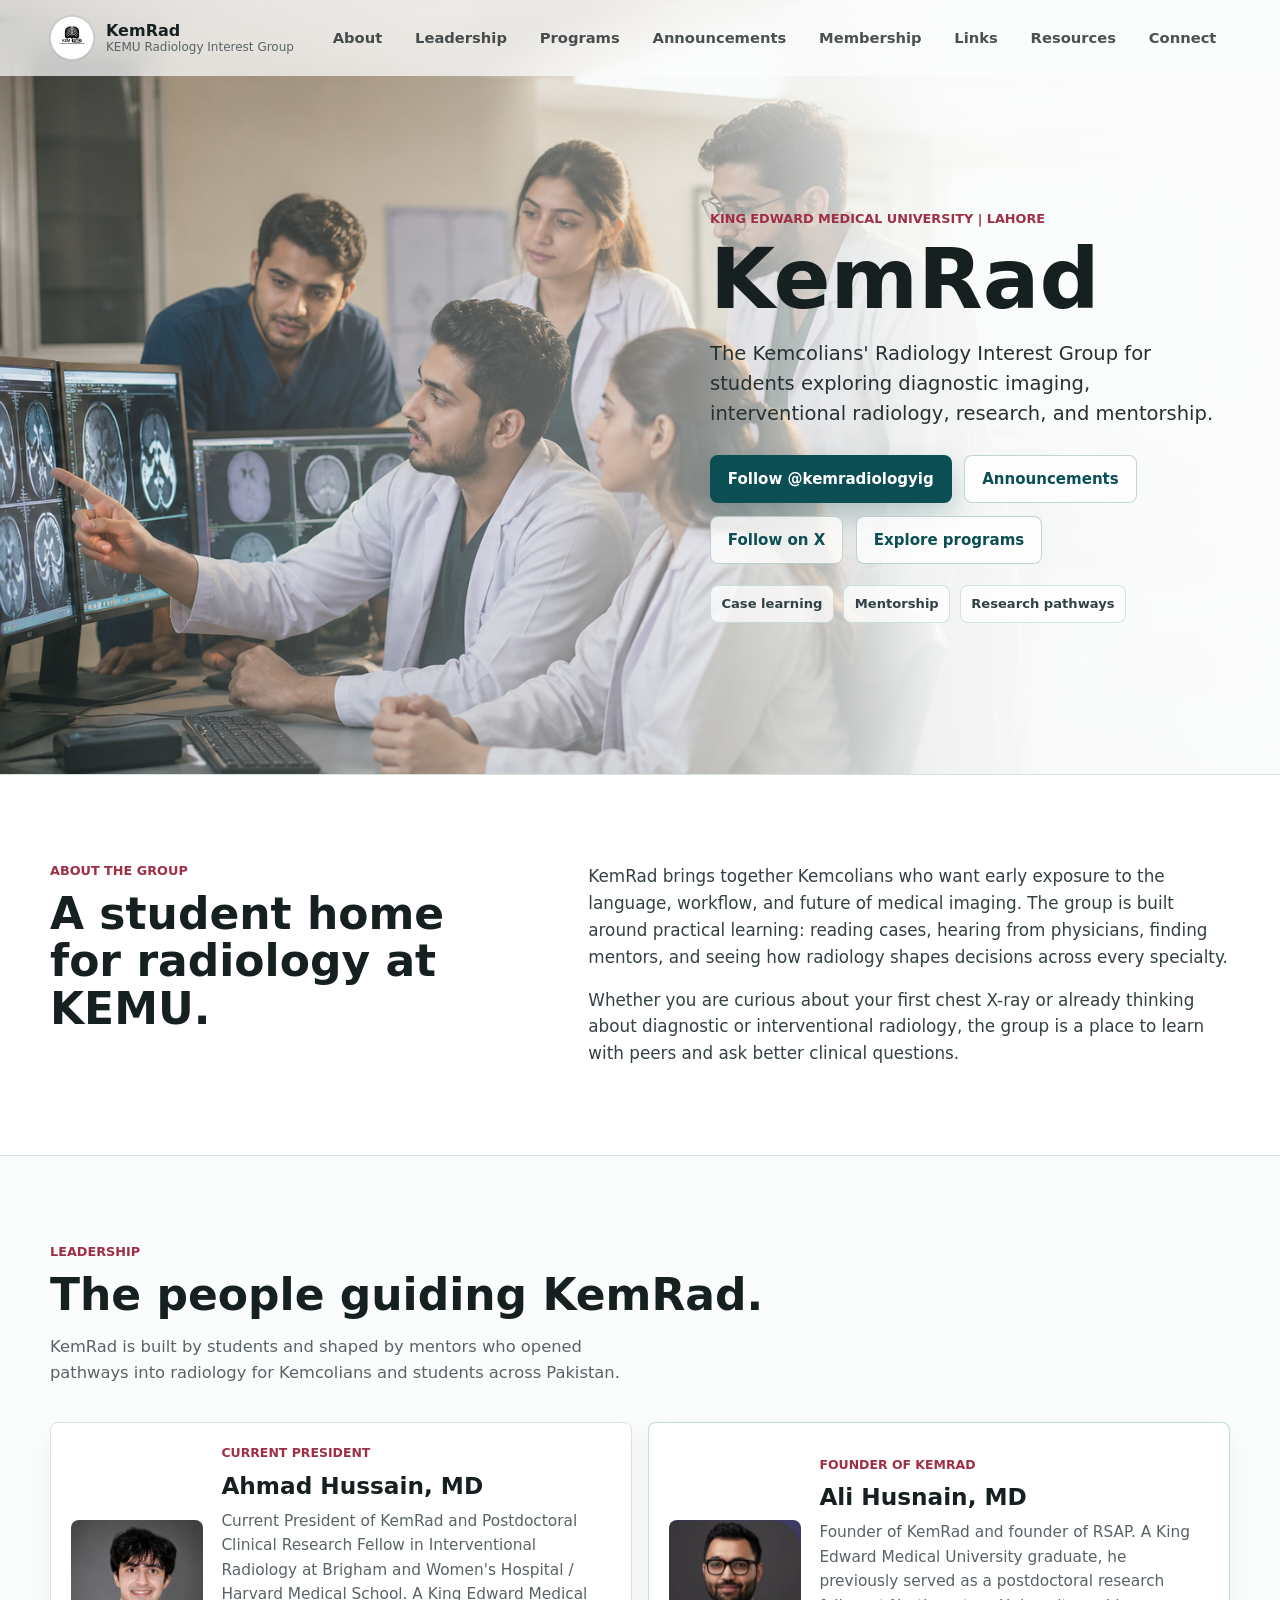
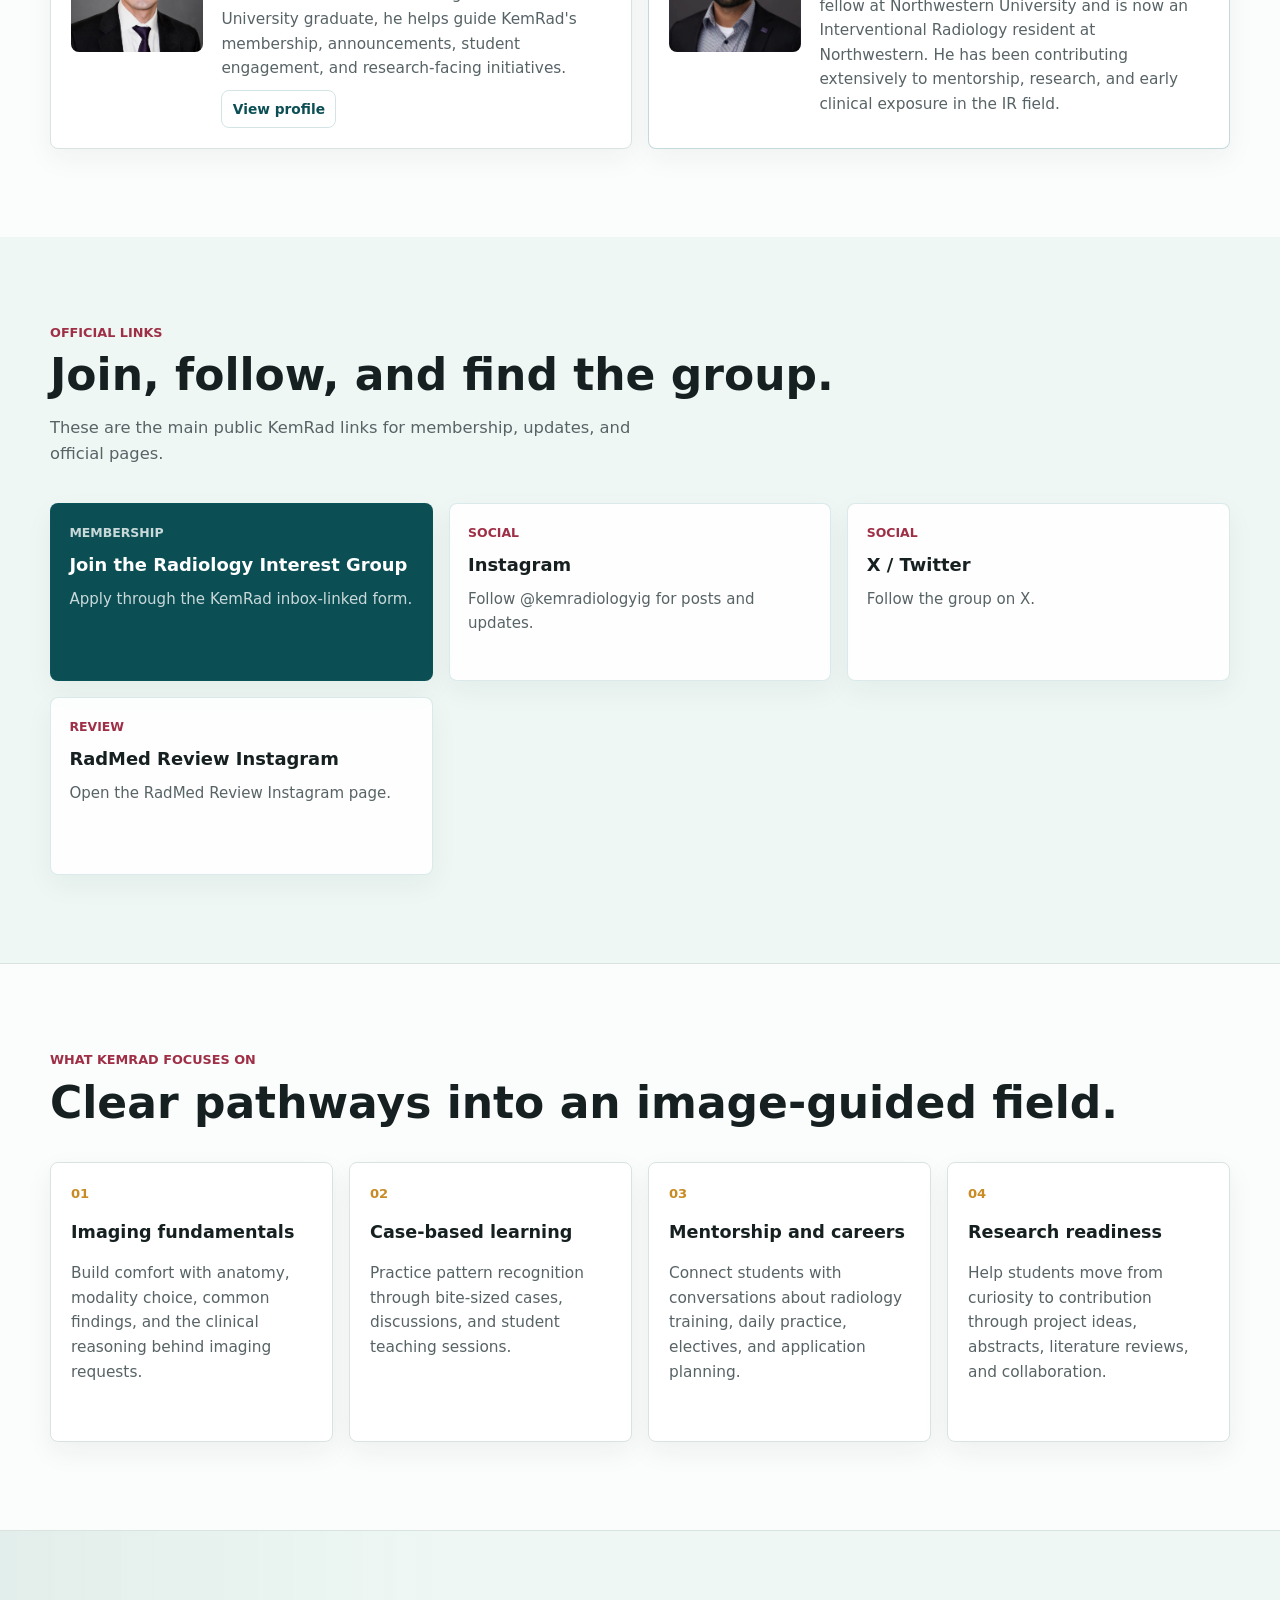
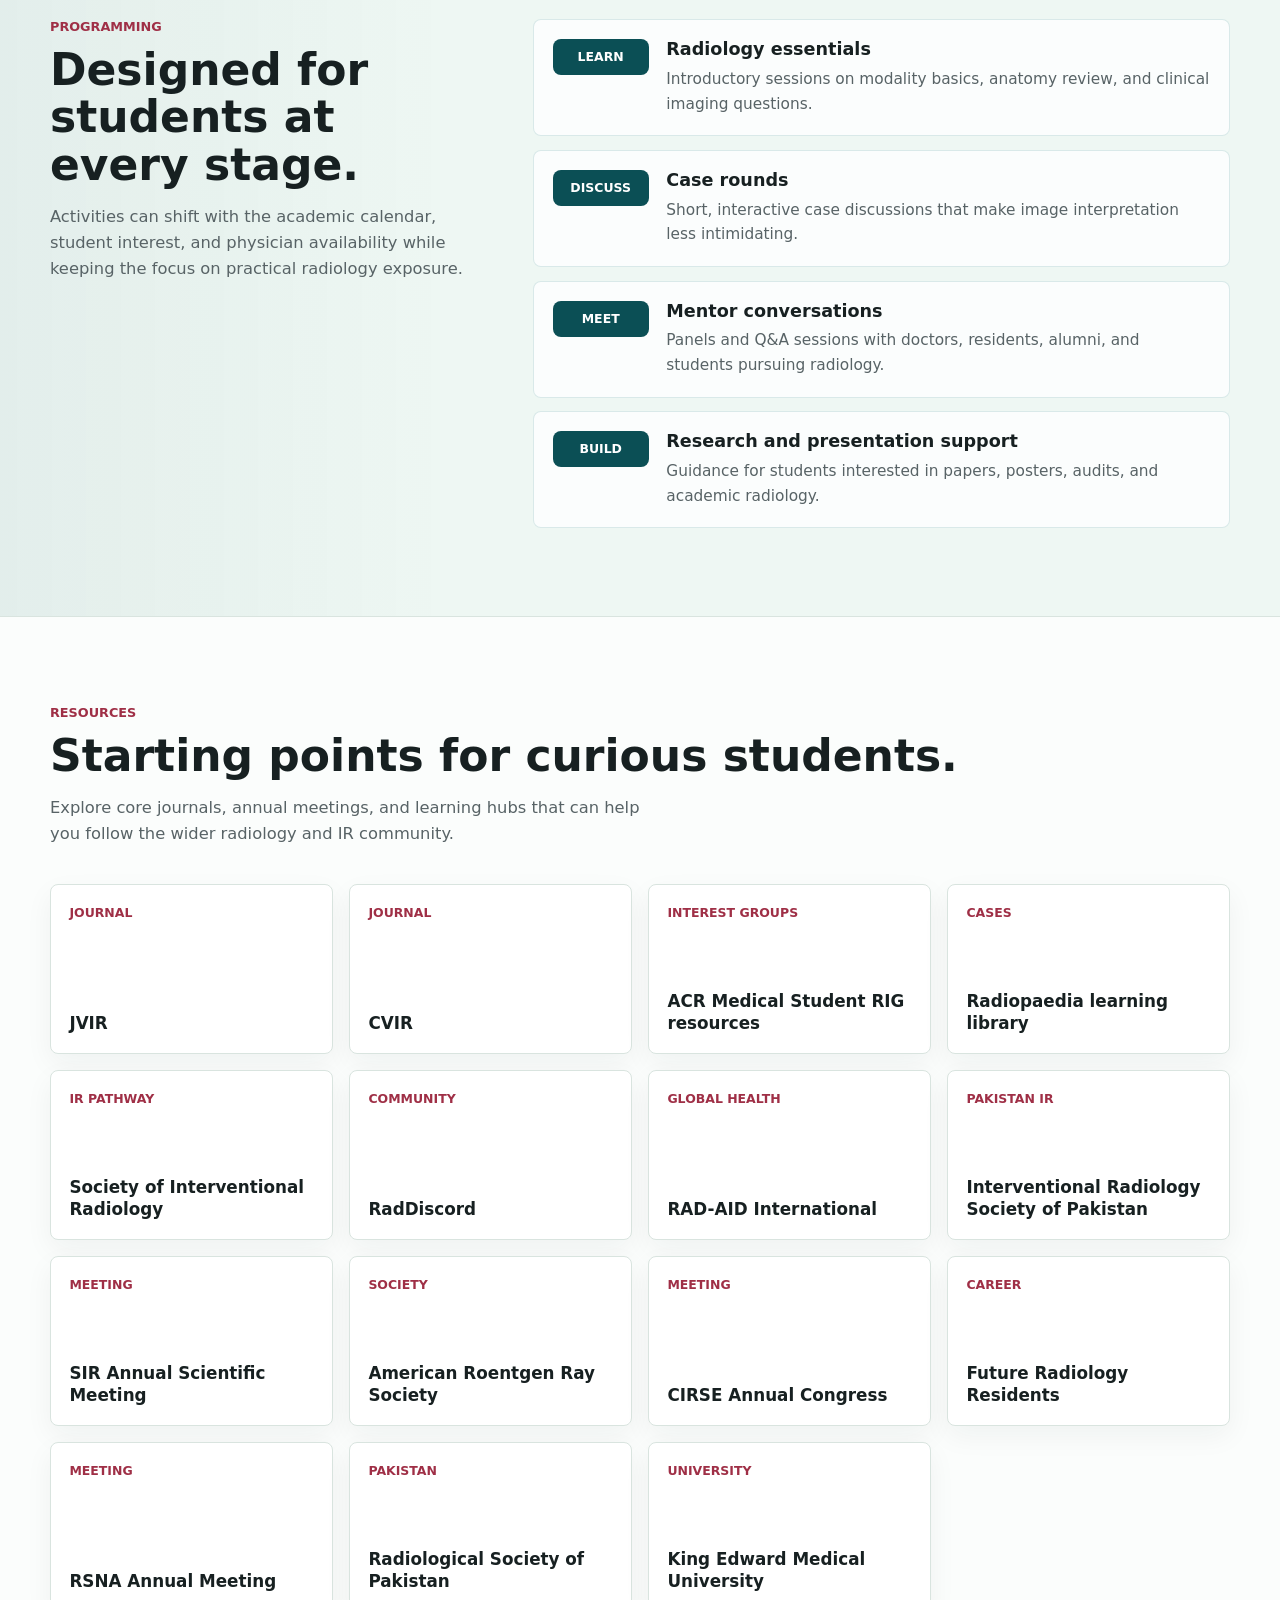
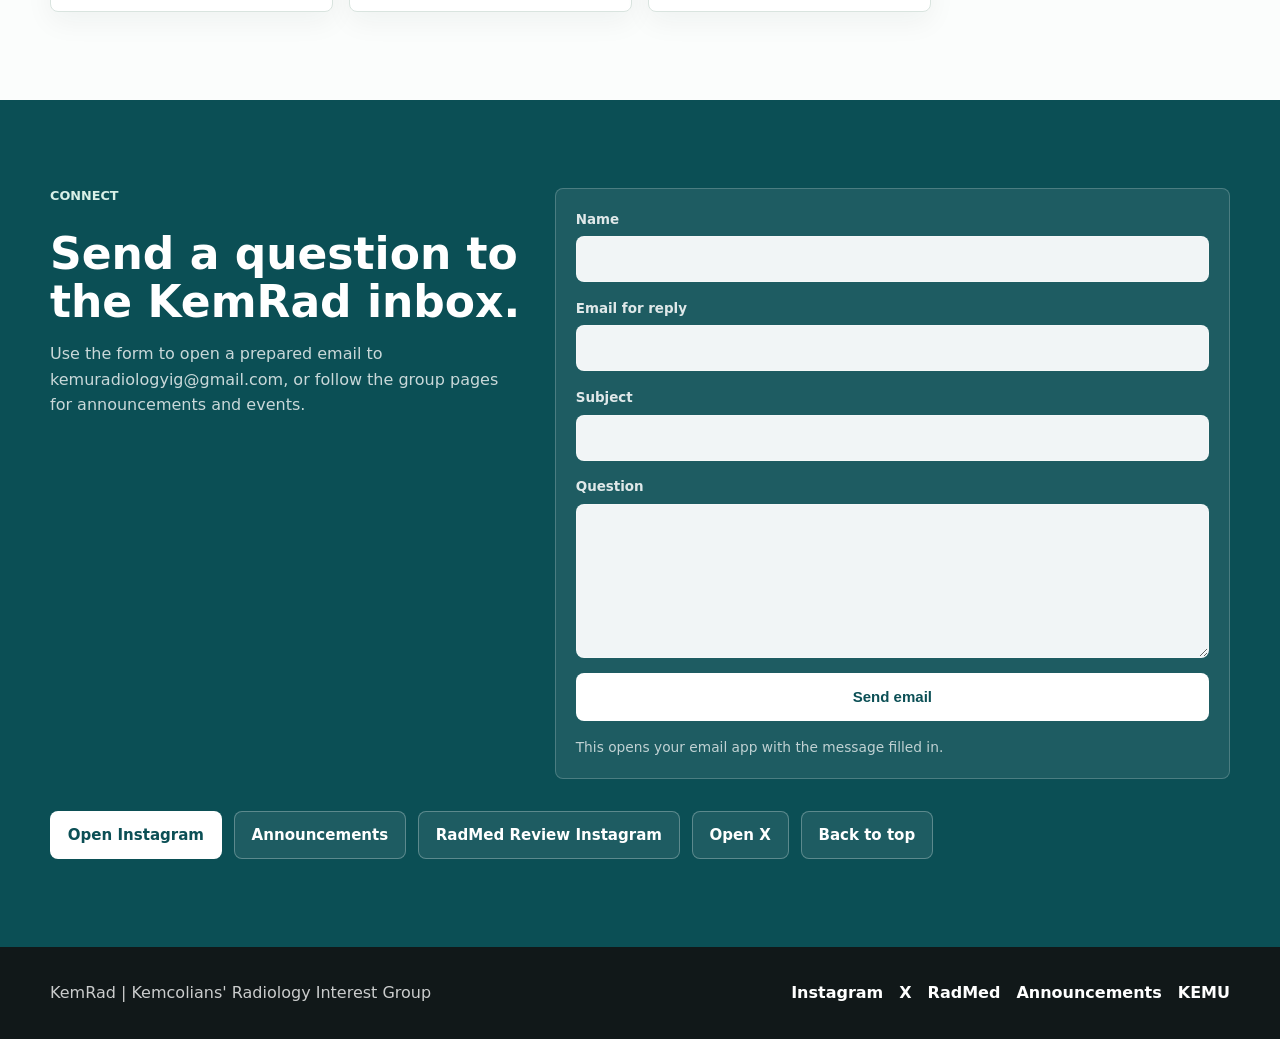
==== commit 14d2c4ee: "Add files via upload" ====
--- a/index.html
+++ b/index.html
@@ -78,9 +78,6 @@
             <a class="button button-secondary" href="announcements.html">
               Announcements
             </a>
-            <a class="button button-secondary" href="https://linktr.ee/kemradiologyig" target="_blank" rel="noreferrer">
-              All links
-            </a>
             <a class="button button-secondary" href="https://x.com/kemradiologyig" target="_blank" rel="noreferrer">
               Follow on X
             </a>
@@ -164,10 +161,11 @@
               <span class="leader-role">Founder of KemRad</span>
               <h3>Ali Husnain, MD</h3>
               <p>
-                Founder of KemRad and founder of RSAP for Pakistan. A King Edward Medical
-                University graduate, he previously served as a postdoctoral research fellow at
+                Founder of KemRad and founder of RSAP. A King Edward Medical University
+                graduate, he previously served as a postdoctoral research fellow at
                 Northwestern University and is now an Interventional Radiology resident at
-                Northwestern.
+                Northwestern. He has been contributing extensively to mentorship, research,
+                and early clinical exposure in the IR field.
               </p>
             </div>
           </article>
@@ -179,7 +177,7 @@
           <p class="section-kicker">Official links</p>
           <h2 id="links-title">Join, follow, and find the group.</h2>
           <p>
-            These are the public KemRad links shared through the group's social pages and link hub.
+            These are the main public KemRad links for membership, updates, and official pages.
           </p>
         </div>
 
@@ -189,30 +187,20 @@
             <strong>Join the Radiology Interest Group</strong>
             <p>Apply through the KemRad inbox-linked form.</p>
           </a>
-          <a class="link-card" href="https://chat.whatsapp.com/GLEnJUMTYSm7W93cr5X9ew" target="_blank" rel="noreferrer">
-            <span>Community</span>
-            <strong>KemRad WhatsApp group</strong>
-            <p>Connect with announcements and peer discussion.</p>
-          </a>
-          <a class="link-card" href="https://linktr.ee/kemradiologyig" target="_blank" rel="noreferrer">
-            <span>Link hub</span>
-            <strong>KemRad Linktree</strong>
-            <p>See the group's complete public link list.</p>
+          <a class="link-card" href="https://www.instagram.com/kemradiologyig/" target="_blank" rel="noreferrer">
+            <span>Social</span>
+            <strong>Instagram</strong>
+            <p>Follow @kemradiologyig for posts and updates.</p>
+          </a>
+          <a class="link-card" href="https://x.com/kemradiologyig" target="_blank" rel="noreferrer">
+            <span>Social</span>
+            <strong>X / Twitter</strong>
+            <p>Follow the group on X.</p>
           </a>
           <a class="link-card" href="https://www.instagram.com/radmed.review/" target="_blank" rel="noreferrer">
             <span>Review</span>
             <strong>RadMed Review Instagram</strong>
             <p>Open the RadMed Review Instagram page.</p>
-          </a>
-          <a class="link-card" href="https://www.instagram.com/kemradiologyig/" target="_blank" rel="noreferrer">
-            <span>Social</span>
-            <strong>Instagram</strong>
-            <p>Follow @kemradiologyig for posts and updates.</p>
-          </a>
-          <a class="link-card" href="https://x.com/kemradiologyig" target="_blank" rel="noreferrer">
-            <span>Social</span>
-            <strong>X / Twitter</strong>
-            <p>Follow the group on X.</p>
           </a>
         </div>
       </section>
@@ -307,9 +295,21 @@
         <div class="section-heading">
           <p class="section-kicker">Resources</p>
           <h2 id="resources-title">Starting points for curious students.</h2>
+          <p>
+            Explore core journals, annual meetings, and learning hubs that can help you follow
+            the wider radiology and IR community.
+          </p>
         </div>
 
         <div class="resource-grid">
+          <a class="resource-card" href="https://www.sciencedirect.com/journal/journal-of-vascular-and-interventional-radiology" target="_blank" rel="noreferrer">
+            <span>Journal</span>
+            <strong>JVIR</strong>
+          </a>
+          <a class="resource-card" href="https://link.springer.com/journal/270" target="_blank" rel="noreferrer">
+            <span>Journal</span>
+            <strong>CVIR</strong>
+          </a>
           <a class="resource-card" href="https://www.acr.org/Membership/Member-Sections/medical-students/for-students/radiology-interest-groups" target="_blank" rel="noreferrer">
             <span>Interest groups</span>
             <strong>ACR Medical Student RIG resources</strong>
@@ -334,21 +334,25 @@
             <span>Pakistan IR</span>
             <strong>Interventional Radiology Society of Pakistan</strong>
           </a>
-          <a class="resource-card" href="https://www.rsna.org/" target="_blank" rel="noreferrer">
-            <span>Society</span>
-            <strong>Radiological Society of North America</strong>
+          <a class="resource-card" href="https://www.sirmeeting.org/" target="_blank" rel="noreferrer">
+            <span>Meeting</span>
+            <strong>SIR Annual Scientific Meeting</strong>
           </a>
           <a class="resource-card" href="https://www.arrs.org/" target="_blank" rel="noreferrer">
             <span>Society</span>
             <strong>American Roentgen Ray Society</strong>
           </a>
-          <a class="resource-card" href="https://cirse.org/" target="_blank" rel="noreferrer">
-            <span>IR society</span>
-            <strong>CIRSE</strong>
+          <a class="resource-card" href="https://cirsecongress.cirse.org/" target="_blank" rel="noreferrer">
+            <span>Meeting</span>
+            <strong>CIRSE Annual Congress</strong>
           </a>
           <a class="resource-card" href="https://twitter.com/futureradres" target="_blank" rel="noreferrer">
             <span>Career</span>
             <strong>Future Radiology Residents</strong>
+          </a>
+          <a class="resource-card" href="https://www.rsna.org/annual-meeting" target="_blank" rel="noreferrer">
+            <span>Meeting</span>
+            <strong>RSNA Annual Meeting</strong>
           </a>
           <a class="resource-card" href="https://www.radiologypakistan.org.pk/" target="_blank" rel="noreferrer">
             <span>Pakistan</span>
@@ -397,9 +401,6 @@
             <a class="button button-primary" href="https://www.instagram.com/kemradiologyig/" target="_blank" rel="noreferrer">
               Open Instagram
             </a>
-            <a class="button button-secondary" href="https://linktr.ee/kemradiologyig" target="_blank" rel="noreferrer">
-              Open Linktree
-            </a>
             <a class="button button-secondary" href="announcements.html">
               Announcements
             </a>
@@ -420,7 +421,6 @@
         <p>KemRad | Kemcolians' Radiology Interest Group</p>
         <div class="footer-links" aria-label="Footer links">
           <a href="https://www.instagram.com/kemradiologyig/" target="_blank" rel="noreferrer">Instagram</a>
-          <a href="https://linktr.ee/kemradiologyig" target="_blank" rel="noreferrer">Linktree</a>
           <a href="https://x.com/kemradiologyig" target="_blank" rel="noreferrer">X</a>
           <a href="https://www.instagram.com/radmed.review/" target="_blank" rel="noreferrer">RadMed</a>
           <a href="announcements.html">Announcements</a>
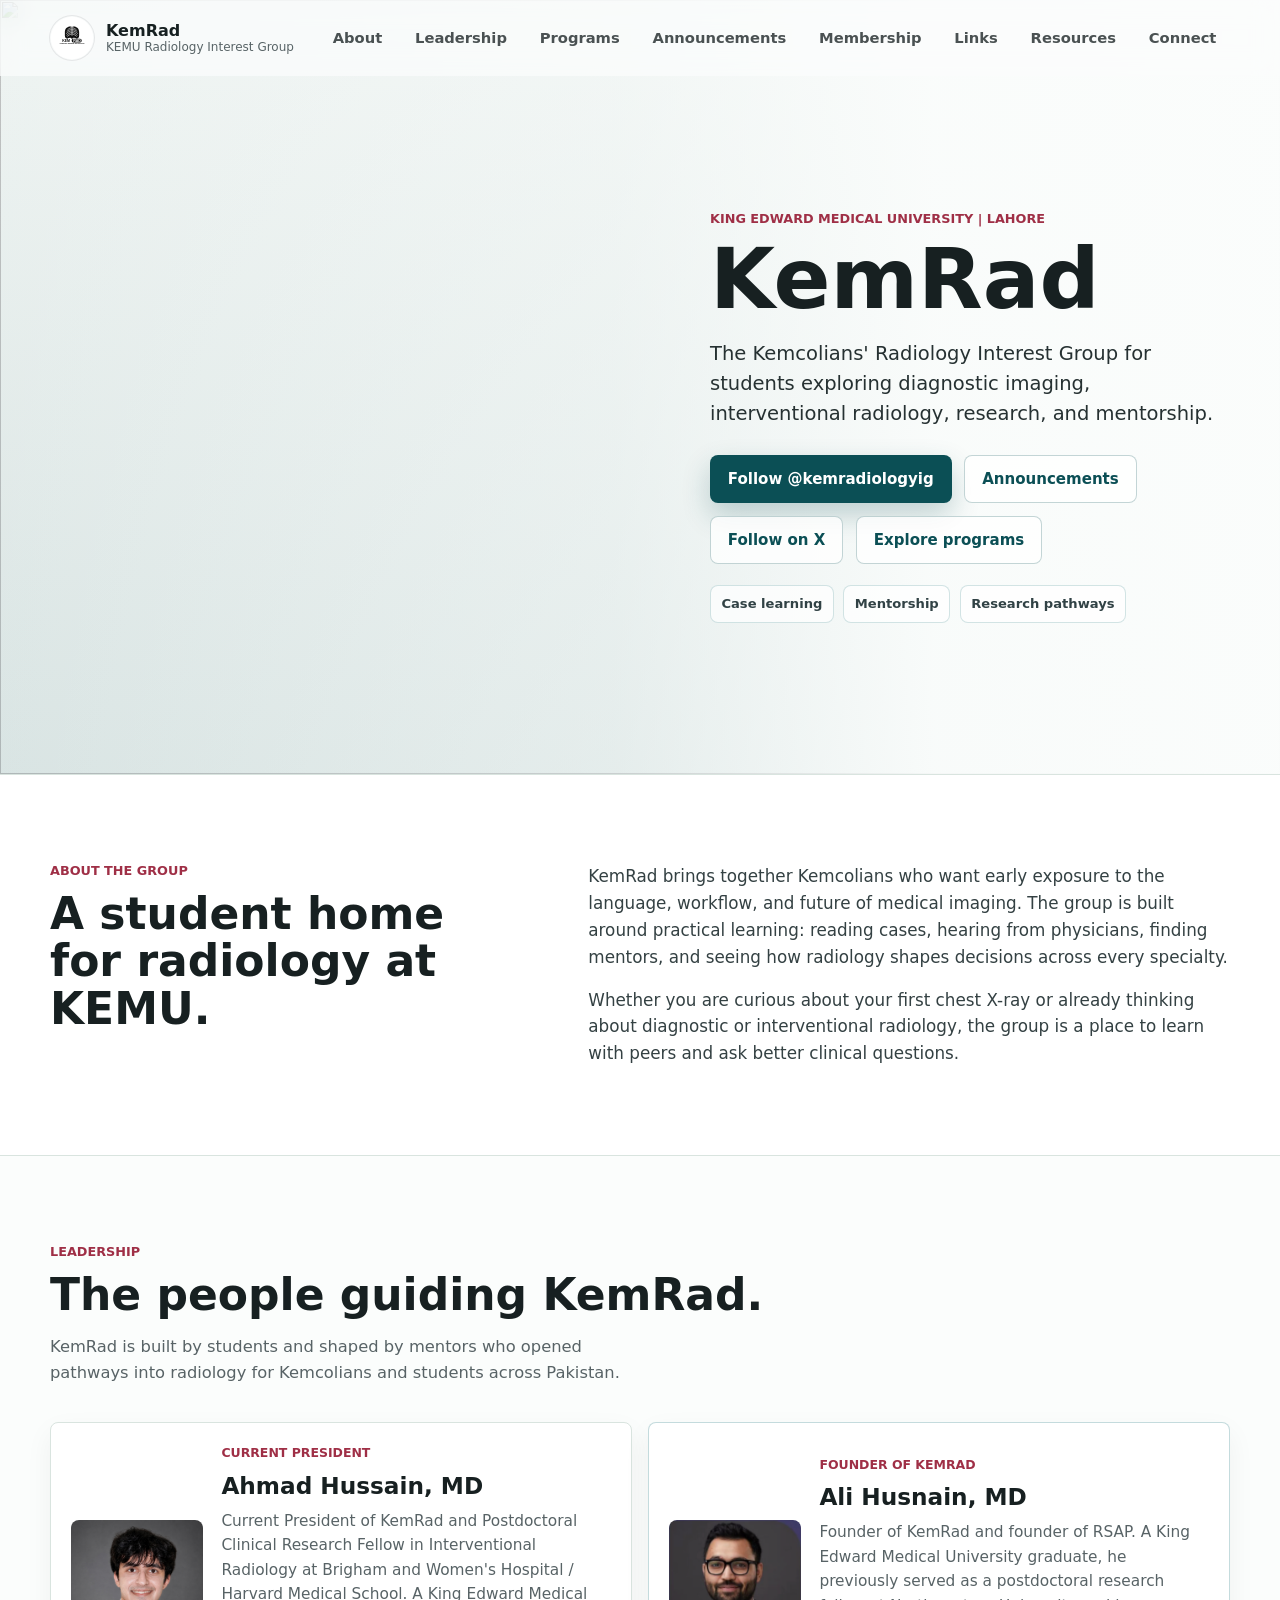
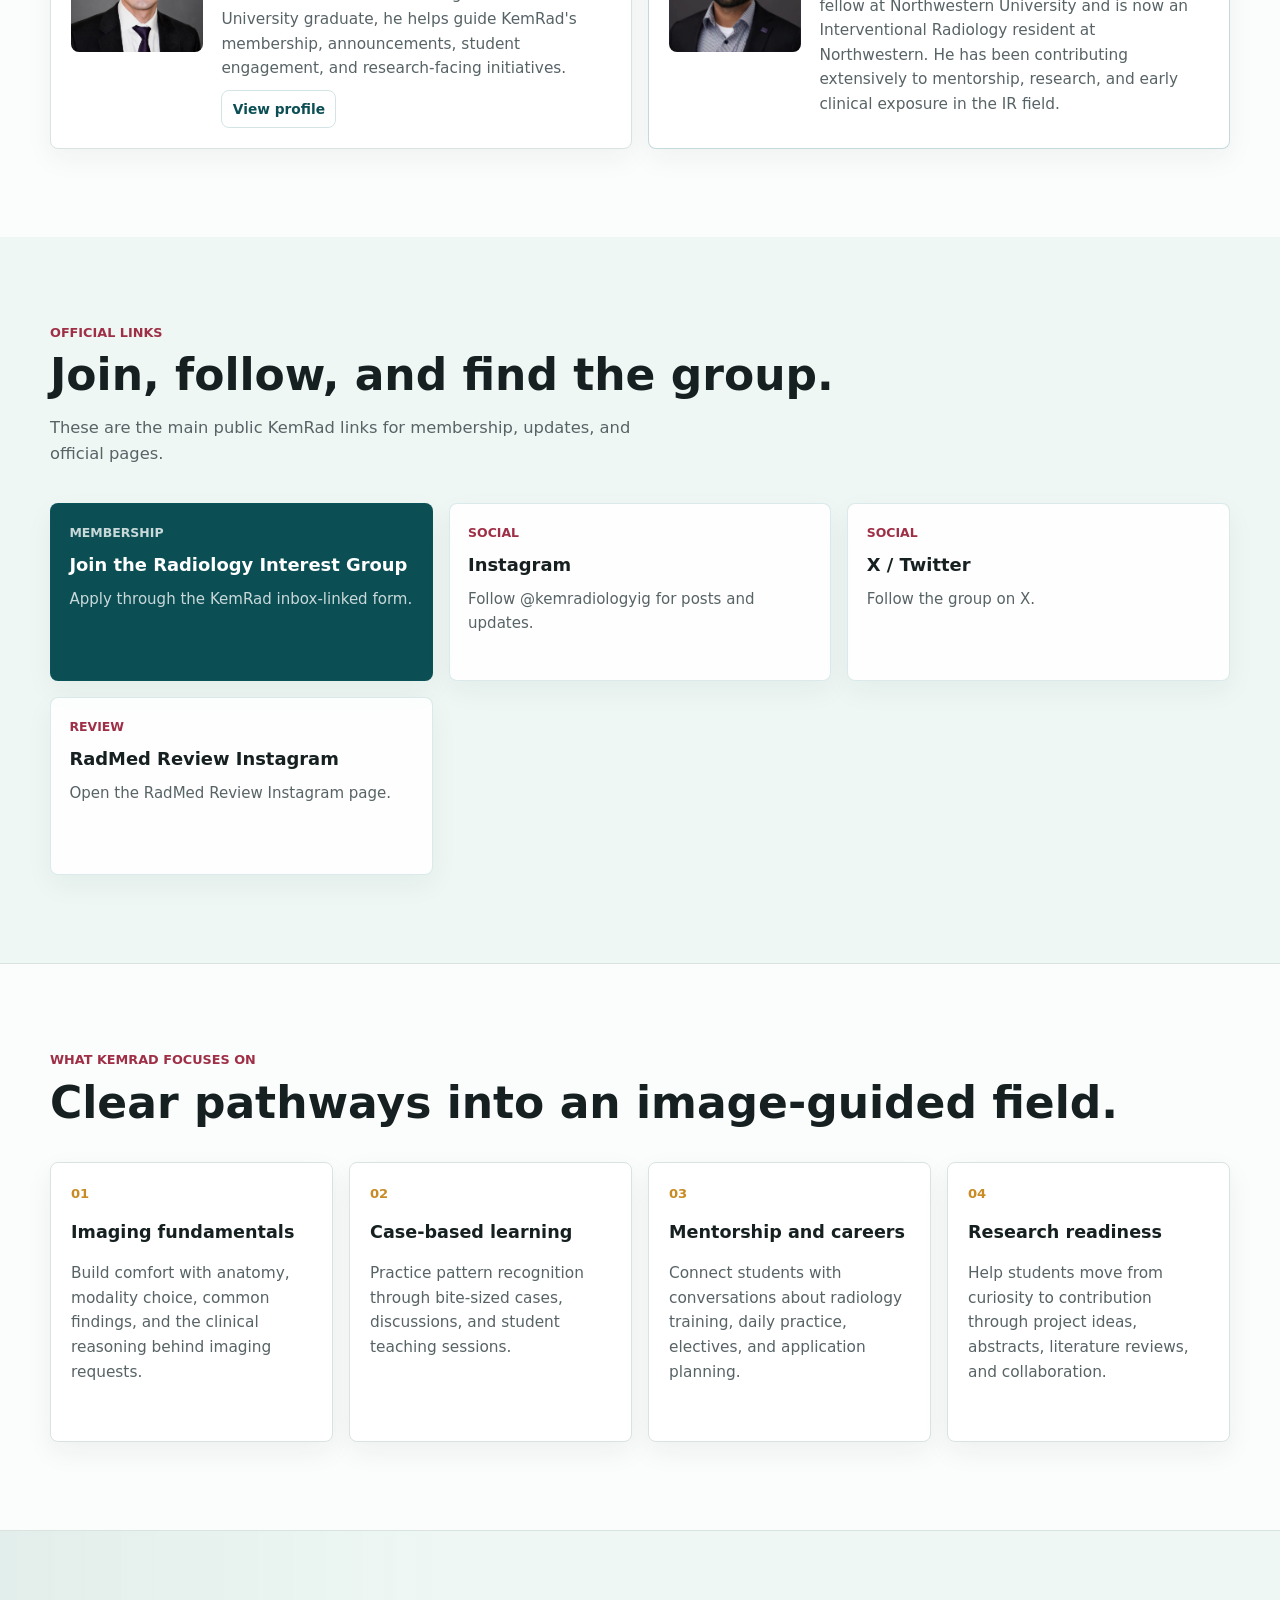
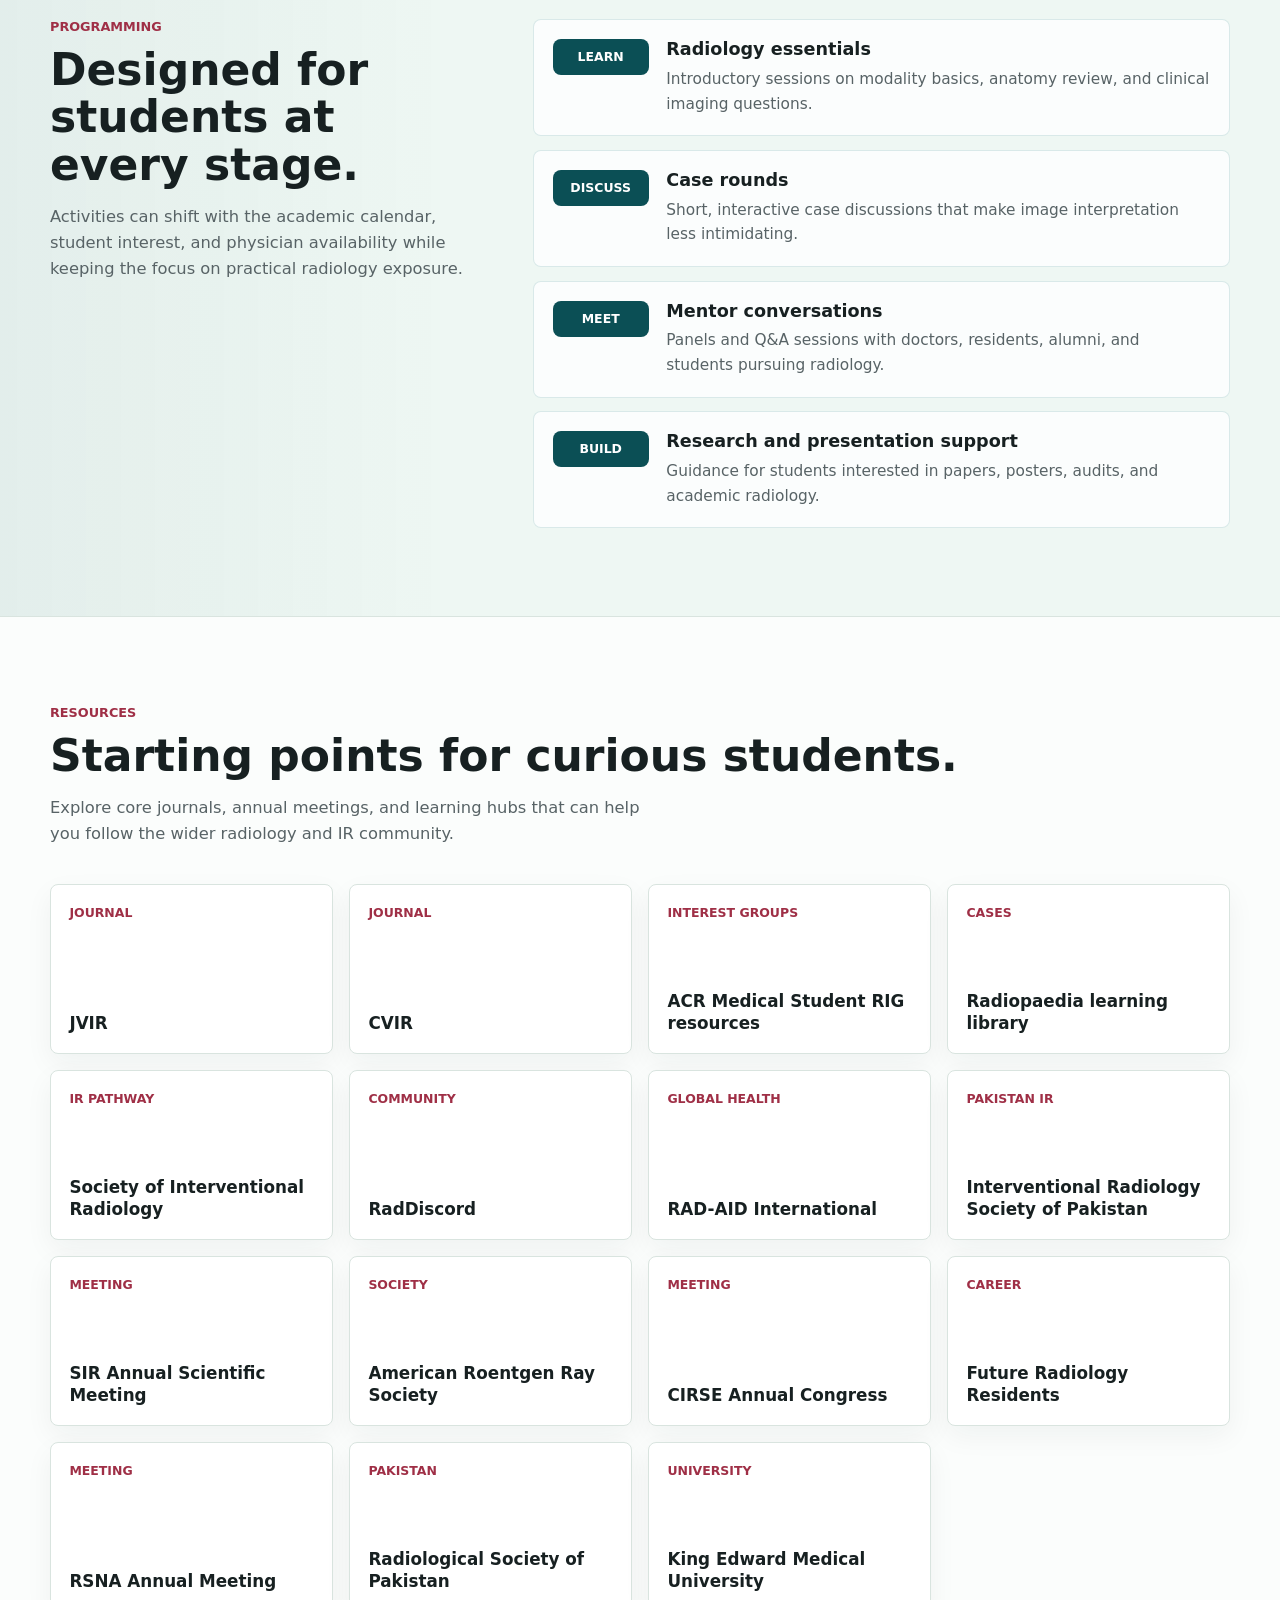
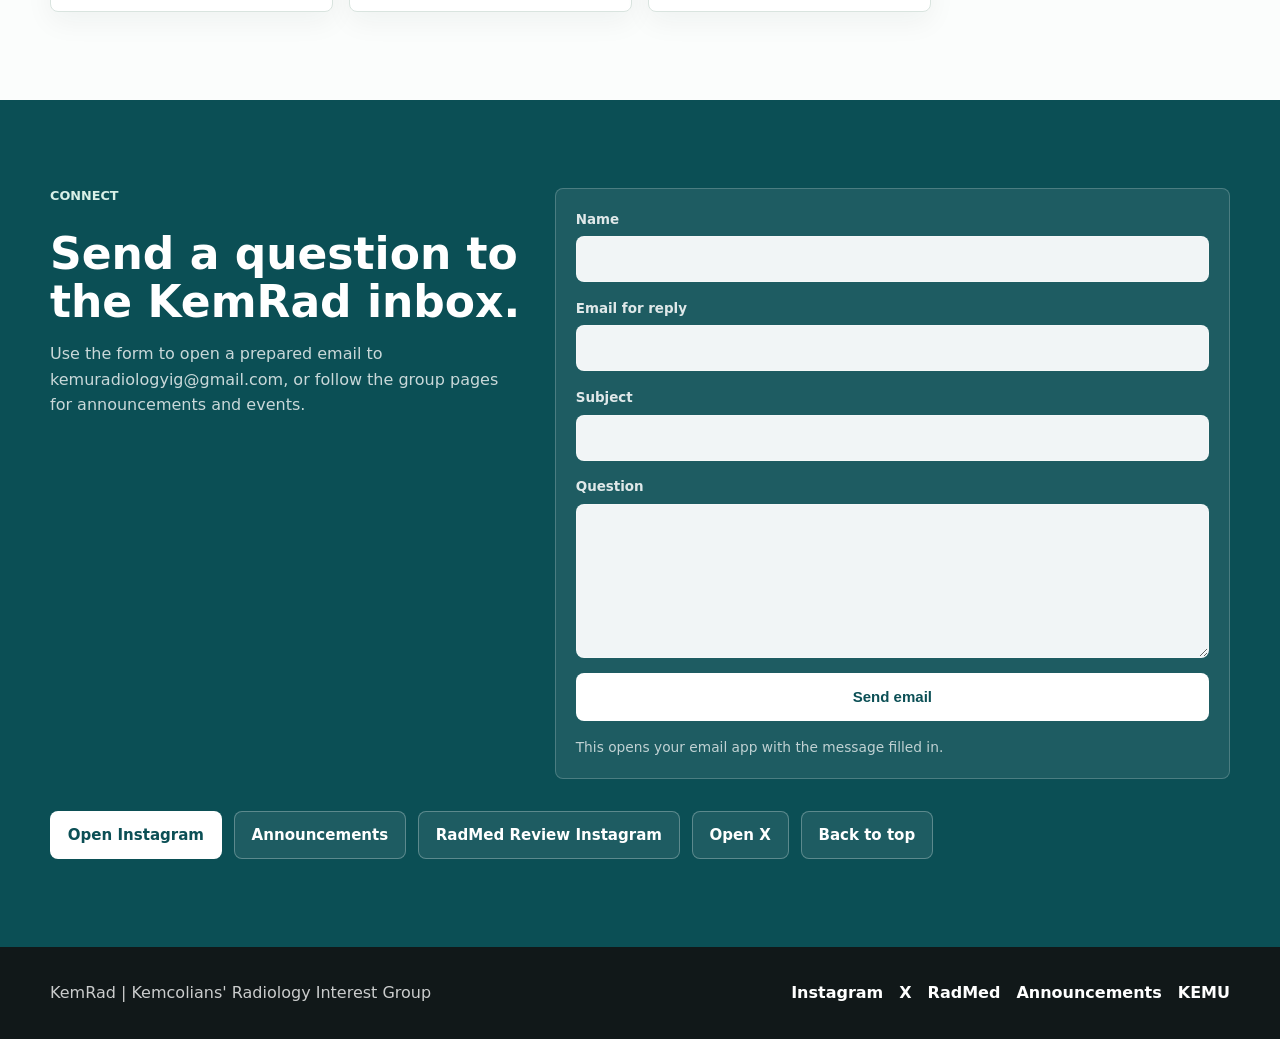
==== commit b3e68a4e: "Add files via upload" ====
--- a/index.html
+++ b/index.html
@@ -15,7 +15,7 @@
       content="A student-led radiology interest group for Kemcolians exploring diagnostic and interventional radiology."
     />
     <meta property="og:type" content="website" />
-    <meta property="og:image" content="assets/hero-radiology-learning.png" />
+    <meta property="og:image" content="assets/hero-kemrad-lecture.png" />
     <link rel="icon" href="assets/kemrad-logo.svg" type="image/svg+xml" />
     <link rel="stylesheet" href="styles.css?v=20260603" />
   </head>
@@ -41,8 +41,8 @@
 
         <div class="nav-menu" id="site-menu" data-menu>
           <a href="#about">About</a>
-          <a href="#leadership">Leadership</a>
-          <a href="#programs">Programs</a>
+          <a href="leadership.html">Leadership</a>
+          <a href="programs.html">Programs</a>
           <a href="announcements.html">Announcements</a>
           <a href="membership.html">Membership</a>
           <a href="#links">Links</a>
@@ -56,10 +56,10 @@
       <section class="hero" id="top" aria-labelledby="hero-title">
         <div class="hero-media" aria-hidden="true">
           <img
-            src="assets/hero-radiology-learning.png"
+            src="assets/hero-kemrad-lecture.png"
             alt=""
-            width="1754"
-            height="896"
+            width="1206"
+            height="820"
             loading="eager"
           />
         </div>
@@ -81,7 +81,7 @@
             <a class="button button-secondary" href="https://x.com/kemradiologyig" target="_blank" rel="noreferrer">
               Follow on X
             </a>
-            <a class="button button-secondary" href="#programs">Explore programs</a>
+            <a class="button button-secondary" href="programs.html">Explore programs</a>
           </div>
           <div class="hero-points" aria-label="Group focus areas">
             <span>Case learning</span>
--- a/styles.css
+++ b/styles.css
@@ -785,6 +785,11 @@
   padding: 0 0.85rem;
 }
 
+.light-field input[type="file"] {
+  min-height: auto;
+  padding: 0.7rem 0.85rem;
+}
+
 .light-field textarea {
   min-height: 132px;
   padding: 0.75rem 0.85rem;
@@ -836,6 +841,11 @@
   color: var(--crimson);
   font-size: 0.86rem;
   font-weight: 800;
+}
+
+.field-help {
+  color: #516668;
+  font-size: 0.84rem;
 }
 
 .choice-field.is-invalid {
